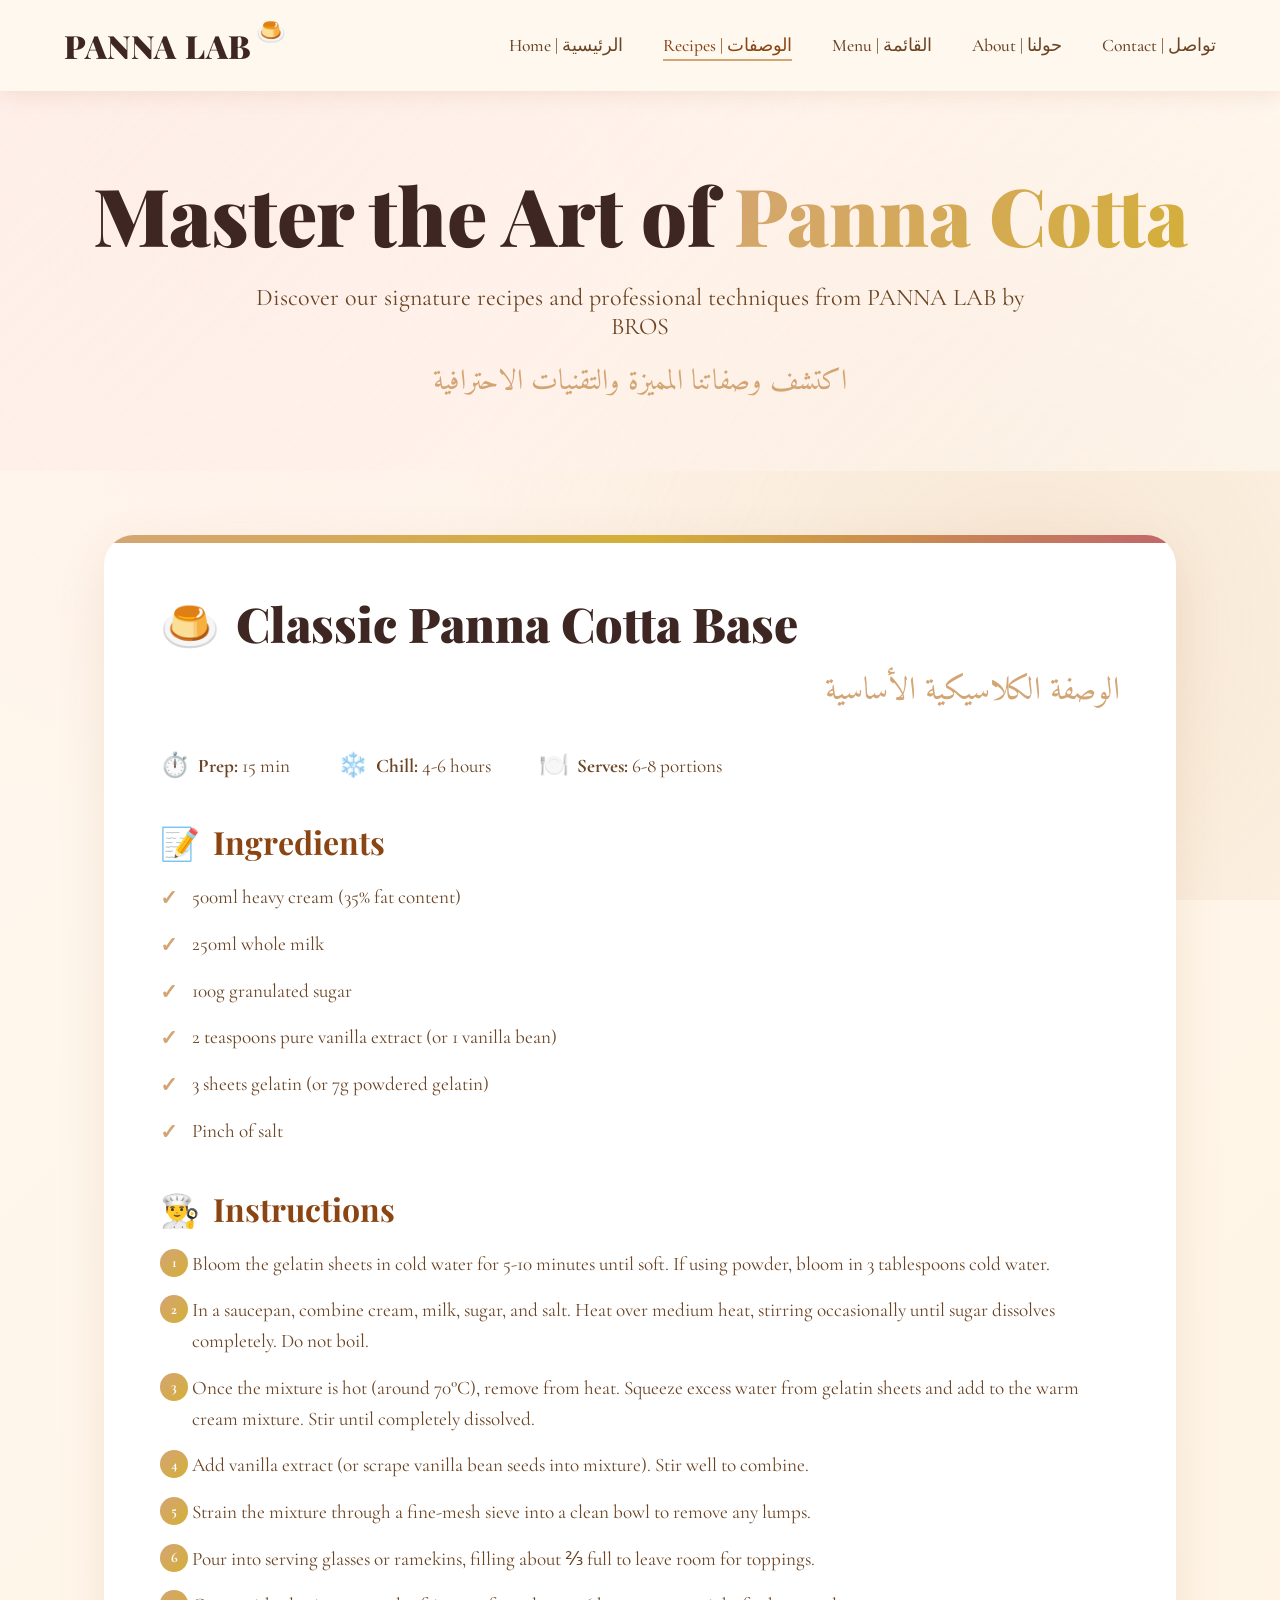
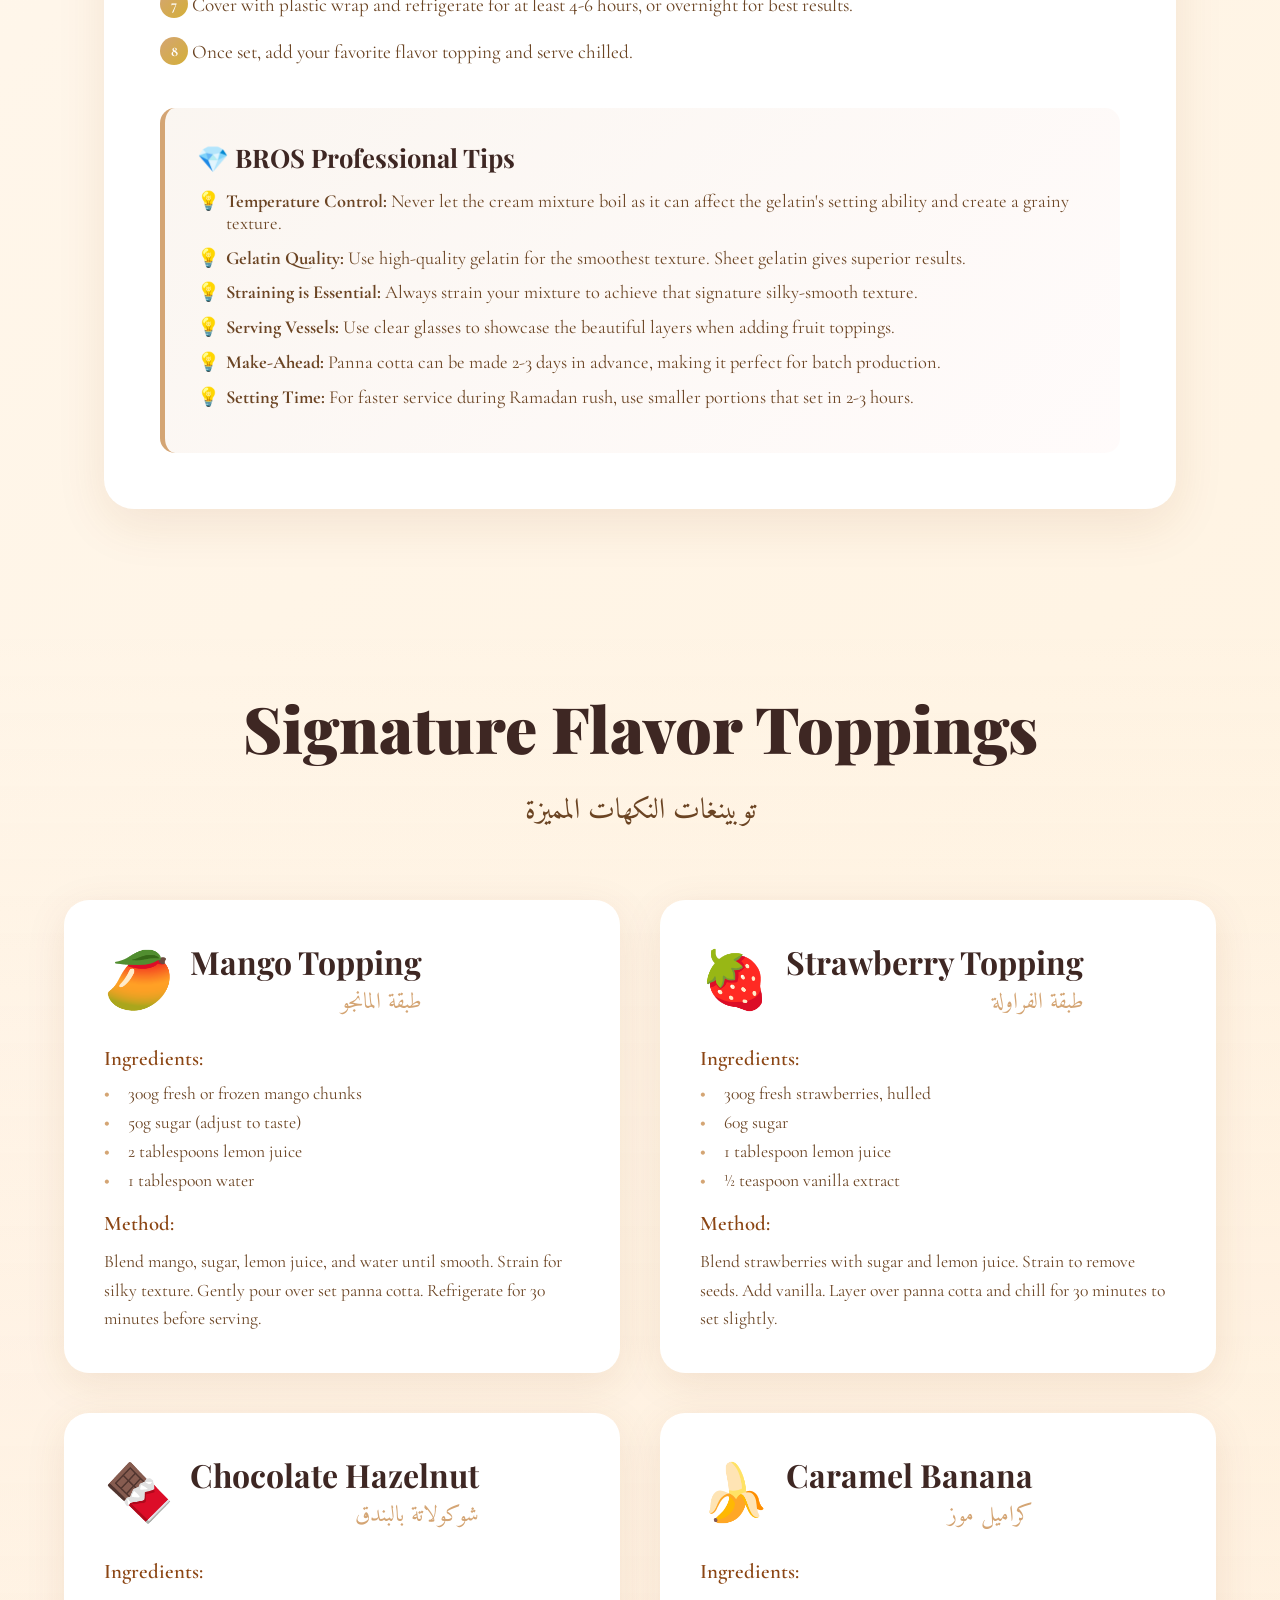
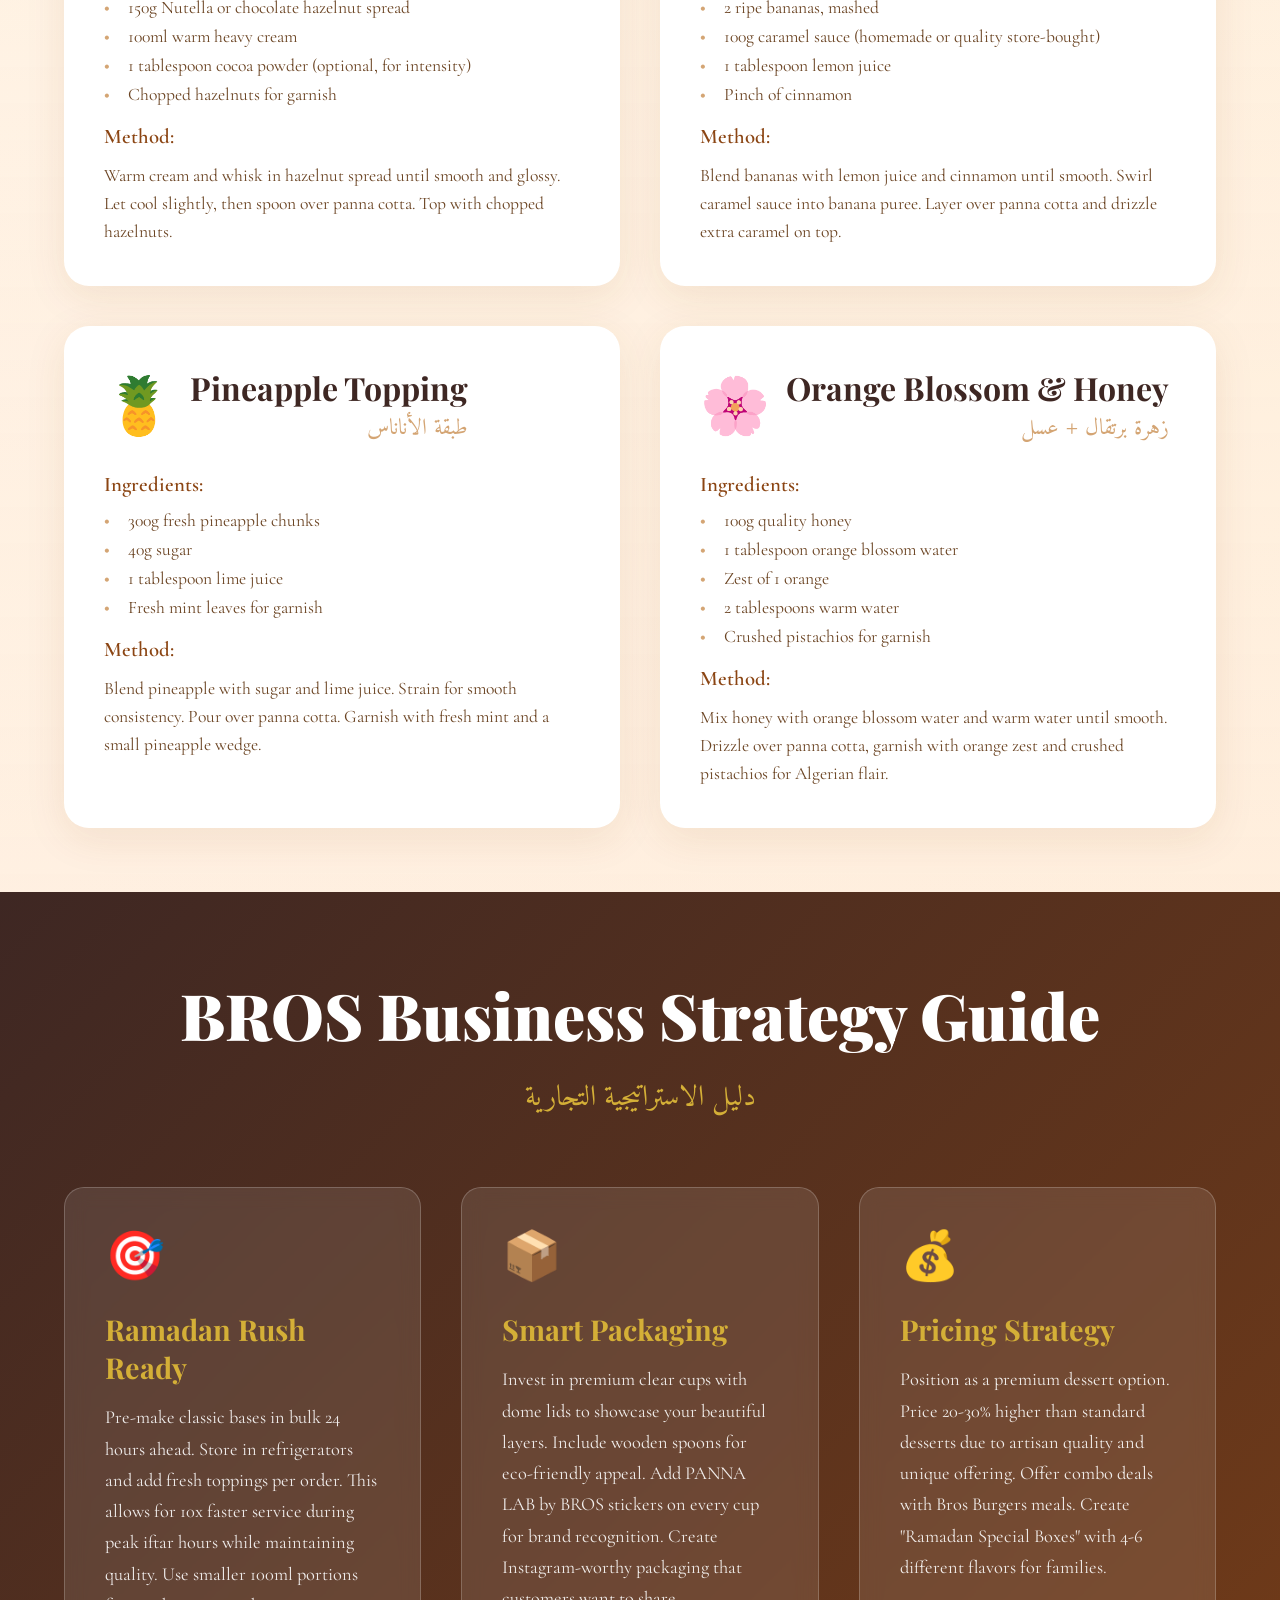
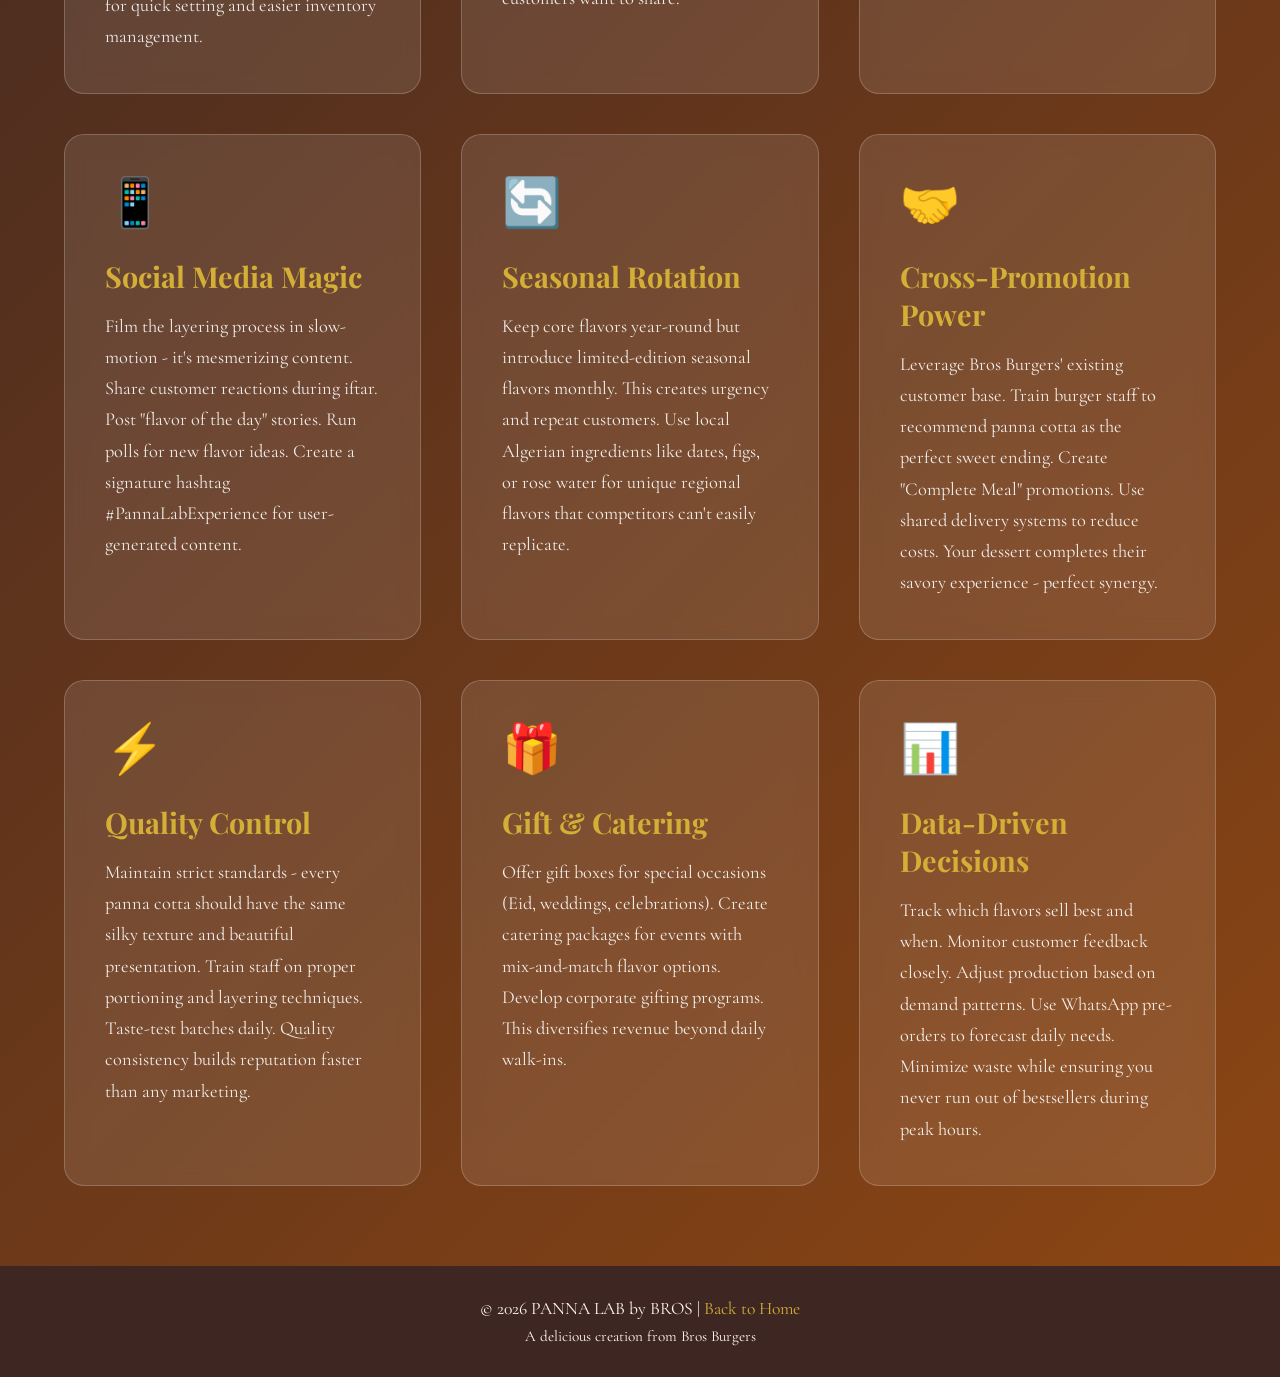
==== recipes.html @ 929e55ec "Add files via upload" ====
<!DOCTYPE html>
<html lang="en" dir="ltr">
<head>
    <meta charset="UTF-8">
    <meta name="viewport" content="width=device-width, initial-scale=1.0">
    <title>Recipes | PANNA LAB by BROS</title>
    <link rel="preconnect" href="https://fonts.googleapis.com">
    <link rel="preconnect" href="https://fonts.gstatic.com" crossorigin>
    <link href="https://fonts.googleapis.com/css2?family=Playfair+Display:wght@400;600;700;900&family=Cormorant+Garamond:wght@300;400;500;600&family=Amiri:wght@400;700&display=swap" rel="stylesheet">
    <style>
        :root {
            --cream: #FFF8F0;
            --deep-cream: #FFEFD5;
            --caramel: #D4A574;
            --rich-brown: #8B4513;
            --chocolate: #3E2723;
            --accent-gold: #D4AF37;
            --soft-pink: #FFE4E1;
            --berry: #C1666B;
            --shadow: rgba(139, 69, 19, 0.1);
            --text-primary: #2C1810;
            --text-secondary: #6B4423;
        }

        * {
            margin: 0;
            padding: 0;
            box-sizing: border-box;
        }

        body {
            font-family: 'Cormorant Garamond', serif;
            background: linear-gradient(135deg, var(--cream) 0%, var(--deep-cream) 100%);
            color: var(--text-primary);
            overflow-x: hidden;
            position: relative;
        }

        body::before {
            content: '';
            position: fixed;
            top: 0;
            left: 0;
            width: 100%;
            height: 100%;
            background: 
                radial-gradient(circle at 20% 30%, rgba(255, 228, 225, 0.3) 0%, transparent 50%),
                radial-gradient(circle at 80% 70%, rgba(212, 165, 116, 0.2) 0%, transparent 50%);
            pointer-events: none;
            z-index: -1;
        }

        /* Navigation */
        nav {
            position: fixed;
            top: 0;
            width: 100%;
            padding: 1.5rem 5%;
            background: rgba(255, 248, 240, 0.95);
            backdrop-filter: blur(12px);
            box-shadow: 0 4px 20px var(--shadow);
            z-index: 1000;
            animation: slideDown 0.8s cubic-bezier(0.16, 1, 0.3, 1);
        }

        @keyframes slideDown {
            from {
                transform: translateY(-100%);
                opacity: 0;
            }
            to {
                transform: translateY(0);
                opacity: 1;
            }
        }

        .nav-container {
            max-width: 1400px;
            margin: 0 auto;
            display: flex;
            justify-content: space-between;
            align-items: center;
        }

        .logo {
            font-family: 'Playfair Display', serif;
            font-size: 2rem;
            font-weight: 900;
            color: var(--chocolate);
            letter-spacing: 1px;
            position: relative;
            text-decoration: none;
        }

        .logo::after {
            content: '🍮';
            position: absolute;
            top: -10px;
            right: -35px;
            font-size: 1.5rem;
            animation: float 3s ease-in-out infinite;
        }

        @keyframes float {
            0%, 100% { transform: translateY(0) rotate(0deg); }
            50% { transform: translateY(-8px) rotate(5deg); }
        }

        .nav-links {
            display: flex;
            gap: 2.5rem;
            list-style: none;
        }

        .nav-links a {
            text-decoration: none;
            color: var(--text-secondary);
            font-size: 1.1rem;
            font-weight: 500;
            position: relative;
            transition: color 0.3s ease;
            font-family: 'Cormorant Garamond', serif;
        }

        .nav-links a::after {
            content: '';
            position: absolute;
            bottom: -5px;
            left: 0;
            width: 0;
            height: 2px;
            background: var(--caramel);
            transition: width 0.4s cubic-bezier(0.16, 1, 0.3, 1);
        }

        .nav-links a:hover,
        .nav-links a.active {
            color: var(--rich-brown);
        }

        .nav-links a:hover::after,
        .nav-links a.active::after {
            width: 100%;
        }

        /* Page Header */
        .page-header {
            padding: 10rem 5% 4rem;
            text-align: center;
            background: linear-gradient(135deg, rgba(255, 228, 225, 0.4), rgba(255, 248, 240, 0.6));
        }

        .page-header h1 {
            font-family: 'Playfair Display', serif;
            font-size: 5rem;
            font-weight: 900;
            color: var(--chocolate);
            margin-bottom: 1rem;
            animation: fadeInUp 0.8s cubic-bezier(0.16, 1, 0.3, 1);
        }

        @keyframes fadeInUp {
            from {
                opacity: 0;
                transform: translateY(30px);
            }
            to {
                opacity: 1;
                transform: translateY(0);
            }
        }

        .page-header h1 span {
            background: linear-gradient(135deg, var(--caramel), var(--accent-gold));
            -webkit-background-clip: text;
            background-clip: text;
            -webkit-text-fill-color: transparent;
        }

        .page-header p {
            font-size: 1.5rem;
            color: var(--text-secondary);
            max-width: 800px;
            margin: 0 auto;
            animation: fadeInUp 0.8s cubic-bezier(0.16, 1, 0.3, 1) 0.1s backwards;
        }

        .page-header .subtitle-ar {
            font-family: 'Amiri', serif;
            font-size: 1.8rem;
            color: var(--caramel);
            margin-top: 1rem;
            direction: rtl;
            animation: fadeInUp 0.8s cubic-bezier(0.16, 1, 0.3, 1) 0.2s backwards;
        }

        /* Classic Recipe Section */
        .classic-section {
            padding: 4rem 5%;
            max-width: 1200px;
            margin: 0 auto;
        }

        .recipe-card {
            background: white;
            border-radius: 30px;
            padding: 3.5rem;
            box-shadow: 0 15px 50px var(--shadow);
            margin-bottom: 3rem;
            position: relative;
            overflow: hidden;
        }

        .recipe-card::before {
            content: '';
            position: absolute;
            top: 0;
            left: 0;
            right: 0;
            height: 8px;
            background: linear-gradient(90deg, var(--caramel), var(--accent-gold), var(--berry));
        }

        .recipe-title {
            font-family: 'Playfair Display', serif;
            font-size: 3rem;
            font-weight: 900;
            color: var(--chocolate);
            margin-bottom: 0.5rem;
            display: flex;
            align-items: center;
            gap: 1rem;
        }

        .recipe-title-ar {
            font-family: 'Amiri', serif;
            font-size: 2rem;
            color: var(--caramel);
            margin-bottom: 2rem;
            direction: rtl;
        }

        .recipe-meta {
            display: flex;
            gap: 3rem;
            margin-bottom: 2.5rem;
            flex-wrap: wrap;
        }

        .meta-item {
            display: flex;
            align-items: center;
            gap: 0.5rem;
            font-size: 1.2rem;
            color: var(--text-secondary);
        }

        .meta-item span:first-child {
            font-size: 1.5rem;
        }

        .recipe-section {
            margin-bottom: 2.5rem;
        }

        .section-title {
            font-family: 'Playfair Display', serif;
            font-size: 2rem;
            font-weight: 700;
            color: var(--rich-brown);
            margin-bottom: 1.2rem;
            display: flex;
            align-items: center;
            gap: 0.8rem;
        }

        .ingredient-list,
        .instruction-list {
            list-style: none;
            padding-left: 0;
        }

        .ingredient-list li,
        .instruction-list li {
            font-size: 1.2rem;
            color: var(--text-secondary);
            margin-bottom: 1rem;
            padding-left: 2rem;
            position: relative;
            line-height: 1.6;
        }

        .ingredient-list li::before {
            content: '✓';
            position: absolute;
            left: 0;
            color: var(--caramel);
            font-weight: bold;
            font-size: 1.3rem;
        }

        .instruction-list {
            counter-reset: step-counter;
        }

        .instruction-list li {
            counter-increment: step-counter;
        }

        .instruction-list li::before {
            content: counter(step-counter);
            position: absolute;
            left: 0;
            background: linear-gradient(135deg, var(--caramel), var(--accent-gold));
            color: white;
            width: 28px;
            height: 28px;
            border-radius: 50%;
            display: flex;
            align-items: center;
            justify-content: center;
            font-weight: bold;
            font-size: 0.9rem;
        }

        /* Pro Tips */
        .pro-tips {
            background: linear-gradient(135deg, rgba(212, 165, 116, 0.1), rgba(255, 228, 225, 0.15));
            border-left: 5px solid var(--caramel);
            padding: 2rem;
            border-radius: 15px;
            margin-top: 2rem;
        }

        .pro-tips h4 {
            font-family: 'Playfair Display', serif;
            font-size: 1.6rem;
            color: var(--chocolate);
            margin-bottom: 1rem;
            display: flex;
            align-items: center;
            gap: 0.5rem;
        }

        .pro-tips ul {
            list-style: none;
            padding-left: 0;
        }

        .pro-tips li {
            font-size: 1.15rem;
            color: var(--text-secondary);
            margin-bottom: 0.8rem;
            padding-left: 1.8rem;
            position: relative;
        }

        .pro-tips li::before {
            content: '💡';
            position: absolute;
            left: 0;
        }

        /* Flavors Grid */
        .flavors-section {
            padding: 4rem 5%;
            background: linear-gradient(180deg, transparent, rgba(255, 228, 225, 0.2));
        }

        .section-header {
            text-align: center;
            margin-bottom: 4rem;
        }

        .section-header h2 {
            font-family: 'Playfair Display', serif;
            font-size: 4rem;
            font-weight: 900;
            color: var(--chocolate);
            margin-bottom: 1rem;
        }

        .section-header p {
            font-family: 'Amiri', serif;
            font-size: 1.8rem;
            color: var(--text-secondary);
            direction: rtl;
        }

        .flavors-grid {
            max-width: 1400px;
            margin: 0 auto;
            display: grid;
            grid-template-columns: repeat(auto-fit, minmax(400px, 1fr));
            gap: 2.5rem;
        }

        .flavor-card {
            background: white;
            border-radius: 25px;
            padding: 2.5rem;
            box-shadow: 0 10px 40px var(--shadow);
            transition: all 0.5s cubic-bezier(0.16, 1, 0.3, 1);
        }

        .flavor-card:hover {
            transform: translateY(-10px);
            box-shadow: 0 20px 60px rgba(139, 69, 19, 0.2);
        }

        .flavor-header {
            display: flex;
            align-items: center;
            gap: 1rem;
            margin-bottom: 1.5rem;
        }

        .flavor-icon {
            font-size: 3.5rem;
        }

        .flavor-name {
            font-family: 'Playfair Display', serif;
            font-size: 2rem;
            font-weight: 700;
            color: var(--chocolate);
        }

        .flavor-name-ar {
            font-family: 'Amiri', serif;
            font-size: 1.4rem;
            color: var(--caramel);
            direction: rtl;
        }

        .flavor-ingredients {
            margin-top: 1.5rem;
        }

        .flavor-ingredients h5 {
            font-size: 1.3rem;
            color: var(--rich-brown);
            margin-bottom: 0.8rem;
            font-weight: 600;
        }

        .flavor-ingredients ul {
            list-style: none;
            padding-left: 0;
        }

        .flavor-ingredients li {
            font-size: 1.1rem;
            color: var(--text-secondary);
            margin-bottom: 0.5rem;
            padding-left: 1.5rem;
            position: relative;
        }

        .flavor-ingredients li::before {
            content: '•';
            position: absolute;
            left: 0;
            color: var(--caramel);
            font-weight: bold;
        }

        /* Strategy Section */
        .strategy-section {
            padding: 5rem 5%;
            background: linear-gradient(135deg, var(--chocolate), var(--rich-brown));
            color: white;
        }

        .strategy-container {
            max-width: 1200px;
            margin: 0 auto;
        }

        .strategy-header {
            text-align: center;
            margin-bottom: 4rem;
        }

        .strategy-header h2 {
            font-family: 'Playfair Display', serif;
            font-size: 4rem;
            font-weight: 900;
            margin-bottom: 1rem;
        }

        .strategy-header p {
            font-family: 'Amiri', serif;
            font-size: 1.8rem;
            color: var(--accent-gold);
            direction: rtl;
        }

        .strategy-grid {
            display: grid;
            grid-template-columns: repeat(auto-fit, minmax(350px, 1fr));
            gap: 2.5rem;
        }

        .strategy-card {
            background: rgba(255, 255, 255, 0.1);
            backdrop-filter: blur(10px);
            border-radius: 20px;
            padding: 2.5rem;
            border: 1px solid rgba(255, 255, 255, 0.2);
            transition: all 0.4s cubic-bezier(0.16, 1, 0.3, 1);
        }

        .strategy-card:hover {
            transform: translateY(-5px);
            background: rgba(255, 255, 255, 0.15);
            box-shadow: 0 15px 40px rgba(0, 0, 0, 0.3);
        }

        .strategy-icon {
            font-size: 3rem;
            margin-bottom: 1.5rem;
            display: block;
        }

        .strategy-card h3 {
            font-family: 'Playfair Display', serif;
            font-size: 1.8rem;
            margin-bottom: 1rem;
            color: var(--accent-gold);
        }

        .strategy-card p {
            font-size: 1.15rem;
            line-height: 1.7;
            color: rgba(255, 255, 255, 0.9);
        }

        /* Footer */
        footer {
            background: var(--chocolate);
            color: var(--cream);
            text-align: center;
            padding: 2rem 5%;
            font-size: 1.1rem;
        }

        footer a {
            color: var(--accent-gold);
            text-decoration: none;
            transition: color 0.3s ease;
        }

        footer a:hover {
            color: var(--caramel);
        }

        /* Responsive */
        @media (max-width: 968px) {
            .page-header h1 {
                font-size: 3.5rem;
            }

            .recipe-title {
                font-size: 2.2rem;
            }

            .flavors-grid {
                grid-template-columns: 1fr;
            }

            .section-header h2 {
                font-size: 3rem;
            }
        }

        @media (max-width: 640px) {
            .nav-links {
                flex-wrap: wrap;
                justify-content: center;
                gap: 1rem;
            }

            .page-header h1 {
                font-size: 2.5rem;
            }

            .recipe-card {
                padding: 2rem;
            }

            .strategy-grid {
                grid-template-columns: 1fr;
            }
        }

        html {
            scroll-behavior: smooth;
        }
    </style>
</head>
<body>
    <!-- Navigation -->
    <nav>
        <div class="nav-container">
            <a href="index.html" class="logo">PANNA LAB</a>
            <ul class="nav-links">
                <li><a href="index.html">Home | الرئيسية</a></li>
                <li><a href="recipes.html" class="active">Recipes | الوصفات</a></li>
                <li><a href="index.html#menu">Menu | القائمة</a></li>
                <li><a href="index.html#about">About | حولنا</a></li>
                <li><a href="index.html#contact">Contact | تواصل</a></li>
            </ul>
        </div>
    </nav>

    <!-- Page Header -->
    <section class="page-header">
        <h1>Master the Art of <span>Panna Cotta</span></h1>
        <p>Discover our signature recipes and professional techniques from PANNA LAB by BROS</p>
        <p class="subtitle-ar">اكتشف وصفاتنا المميزة والتقنيات الاحترافية</p>
    </section>

    <!-- Classic Recipe -->
    <section class="classic-section">
        <div class="recipe-card">
            <h2 class="recipe-title">
                <span>🍮</span>
                Classic Panna Cotta Base
            </h2>
            <p class="recipe-title-ar">الوصفة الكلاسيكية الأساسية</p>

            <div class="recipe-meta">
                <div class="meta-item">
                    <span>⏱️</span>
                    <span><strong>Prep:</strong> 15 min</span>
                </div>
                <div class="meta-item">
                    <span>❄️</span>
                    <span><strong>Chill:</strong> 4-6 hours</span>
                </div>
                <div class="meta-item">
                    <span>🍽️</span>
                    <span><strong>Serves:</strong> 6-8 portions</span>
                </div>
            </div>

            <div class="recipe-section">
                <h3 class="section-title">
                    <span>📝</span>
                    Ingredients
                </h3>
                <ul class="ingredient-list">
                    <li>500ml heavy cream (35% fat content)</li>
                    <li>250ml whole milk</li>
                    <li>100g granulated sugar</li>
                    <li>2 teaspoons pure vanilla extract (or 1 vanilla bean)</li>
                    <li>3 sheets gelatin (or 7g powdered gelatin)</li>
                    <li>Pinch of salt</li>
                </ul>
            </div>

            <div class="recipe-section">
                <h3 class="section-title">
                    <span>👨‍🍳</span>
                    Instructions
                </h3>
                <ol class="instruction-list">
                    <li>Bloom the gelatin sheets in cold water for 5-10 minutes until soft. If using powder, bloom in 3 tablespoons cold water.</li>
                    <li>In a saucepan, combine cream, milk, sugar, and salt. Heat over medium heat, stirring occasionally until sugar dissolves completely. Do not boil.</li>
                    <li>Once the mixture is hot (around 70°C), remove from heat. Squeeze excess water from gelatin sheets and add to the warm cream mixture. Stir until completely dissolved.</li>
                    <li>Add vanilla extract (or scrape vanilla bean seeds into mixture). Stir well to combine.</li>
                    <li>Strain the mixture through a fine-mesh sieve into a clean bowl to remove any lumps.</li>
                    <li>Pour into serving glasses or ramekins, filling about ⅔ full to leave room for toppings.</li>
                    <li>Cover with plastic wrap and refrigerate for at least 4-6 hours, or overnight for best results.</li>
                    <li>Once set, add your favorite flavor topping and serve chilled.</li>
                </ol>
            </div>

            <div class="pro-tips">
                <h4>💎 BROS Professional Tips</h4>
                <ul>
                    <li><strong>Temperature Control:</strong> Never let the cream mixture boil as it can affect the gelatin's setting ability and create a grainy texture.</li>
                    <li><strong>Gelatin Quality:</strong> Use high-quality gelatin for the smoothest texture. Sheet gelatin gives superior results.</li>
                    <li><strong>Straining is Essential:</strong> Always strain your mixture to achieve that signature silky-smooth texture.</li>
                    <li><strong>Serving Vessels:</strong> Use clear glasses to showcase the beautiful layers when adding fruit toppings.</li>
                    <li><strong>Make-Ahead:</strong> Panna cotta can be made 2-3 days in advance, making it perfect for batch production.</li>
                    <li><strong>Setting Time:</strong> For faster service during Ramadan rush, use smaller portions that set in 2-3 hours.</li>
                </ul>
            </div>
        </div>
    </section>

    <!-- Flavor Variations -->
    <section class="flavors-section">
        <div class="section-header">
            <h2>Signature Flavor Toppings</h2>
            <p>توبينغات النكهات المميزة</p>
        </div>

        <div class="flavors-grid">
            <!-- Mango -->
            <div class="flavor-card">
                <div class="flavor-header">
                    <span class="flavor-icon">🥭</span>
                    <div>
                        <h3 class="flavor-name">Mango Topping</h3>
                        <p class="flavor-name-ar">طبقة المانجو</p>
                    </div>
                </div>
                <div class="flavor-ingredients">
                    <h5>Ingredients:</h5>
                    <ul>
                        <li>300g fresh or frozen mango chunks</li>
                        <li>50g sugar (adjust to taste)</li>
                        <li>2 tablespoons lemon juice</li>
                        <li>1 tablespoon water</li>
                    </ul>
                    <h5 style="margin-top: 1.2rem;">Method:</h5>
                    <p style="font-size: 1.1rem; color: var(--text-secondary); margin-top: 0.5rem; line-height: 1.6;">
                        Blend mango, sugar, lemon juice, and water until smooth. Strain for silky texture. 
                        Gently pour over set panna cotta. Refrigerate for 30 minutes before serving.
                    </p>
                </div>
            </div>

            <!-- Strawberry -->
            <div class="flavor-card">
                <div class="flavor-header">
                    <span class="flavor-icon">🍓</span>
                    <div>
                        <h3 class="flavor-name">Strawberry Topping</h3>
                        <p class="flavor-name-ar">طبقة الفراولة</p>
                    </div>
                </div>
                <div class="flavor-ingredients">
                    <h5>Ingredients:</h5>
                    <ul>
                        <li>300g fresh strawberries, hulled</li>
                        <li>60g sugar</li>
                        <li>1 tablespoon lemon juice</li>
                        <li>½ teaspoon vanilla extract</li>
                    </ul>
                    <h5 style="margin-top: 1.2rem;">Method:</h5>
                    <p style="font-size: 1.1rem; color: var(--text-secondary); margin-top: 0.5rem; line-height: 1.6;">
                        Blend strawberries with sugar and lemon juice. Strain to remove seeds. 
                        Add vanilla. Layer over panna cotta and chill for 30 minutes to set slightly.
                    </p>
                </div>
            </div>

            <!-- Chocolate Hazelnut -->
            <div class="flavor-card">
                <div class="flavor-header">
                    <span class="flavor-icon">🍫</span>
                    <div>
                        <h3 class="flavor-name">Chocolate Hazelnut</h3>
                        <p class="flavor-name-ar">شوكولاتة بالبندق</p>
                    </div>
                </div>
                <div class="flavor-ingredients">
                    <h5>Ingredients:</h5>
                    <ul>
                        <li>150g Nutella or chocolate hazelnut spread</li>
                        <li>100ml warm heavy cream</li>
                        <li>1 tablespoon cocoa powder (optional, for intensity)</li>
                        <li>Chopped hazelnuts for garnish</li>
                    </ul>
                    <h5 style="margin-top: 1.2rem;">Method:</h5>
                    <p style="font-size: 1.1rem; color: var(--text-secondary); margin-top: 0.5rem; line-height: 1.6;">
                        Warm cream and whisk in hazelnut spread until smooth and glossy. 
                        Let cool slightly, then spoon over panna cotta. Top with chopped hazelnuts.
                    </p>
                </div>
            </div>

            <!-- Caramel Banana -->
            <div class="flavor-card">
                <div class="flavor-header">
                    <span class="flavor-icon">🍌</span>
                    <div>
                        <h3 class="flavor-name">Caramel Banana</h3>
                        <p class="flavor-name-ar">كراميل موز</p>
                    </div>
                </div>
                <div class="flavor-ingredients">
                    <h5>Ingredients:</h5>
                    <ul>
                        <li>2 ripe bananas, mashed</li>
                        <li>100g caramel sauce (homemade or quality store-bought)</li>
                        <li>1 tablespoon lemon juice</li>
                        <li>Pinch of cinnamon</li>
                    </ul>
                    <h5 style="margin-top: 1.2rem;">Method:</h5>
                    <p style="font-size: 1.1rem; color: var(--text-secondary); margin-top: 0.5rem; line-height: 1.6;">
                        Blend bananas with lemon juice and cinnamon until smooth. 
                        Swirl caramel sauce into banana puree. Layer over panna cotta and drizzle extra caramel on top.
                    </p>
                </div>
            </div>

            <!-- Pineapple -->
            <div class="flavor-card">
                <div class="flavor-header">
                    <span class="flavor-icon">🍍</span>
                    <div>
                        <h3 class="flavor-name">Pineapple Topping</h3>
                        <p class="flavor-name-ar">طبقة الأناناس</p>
                    </div>
                </div>
                <div class="flavor-ingredients">
                    <h5>Ingredients:</h5>
                    <ul>
                        <li>300g fresh pineapple chunks</li>
                        <li>40g sugar</li>
                        <li>1 tablespoon lime juice</li>
                        <li>Fresh mint leaves for garnish</li>
                    </ul>
                    <h5 style="margin-top: 1.2rem;">Method:</h5>
                    <p style="font-size: 1.1rem; color: var(--text-secondary); margin-top: 0.5rem; line-height: 1.6;">
                        Blend pineapple with sugar and lime juice. Strain for smooth consistency. 
                        Pour over panna cotta. Garnish with fresh mint and a small pineapple wedge.
                    </p>
                </div>
            </div>

            <!-- Orange Blossom & Honey -->
            <div class="flavor-card">
                <div class="flavor-header">
                    <span class="flavor-icon">🌸</span>
                    <div>
                        <h3 class="flavor-name">Orange Blossom & Honey</h3>
                        <p class="flavor-name-ar">زهرة برتقال + عسل</p>
                    </div>
                </div>
                <div class="flavor-ingredients">
                    <h5>Ingredients:</h5>
                    <ul>
                        <li>100g quality honey</li>
                        <li>1 tablespoon orange blossom water</li>
                        <li>Zest of 1 orange</li>
                        <li>2 tablespoons warm water</li>
                        <li>Crushed pistachios for garnish</li>
                    </ul>
                    <h5 style="margin-top: 1.2rem;">Method:</h5>
                    <p style="font-size: 1.1rem; color: var(--text-secondary); margin-top: 0.5rem; line-height: 1.6;">
                        Mix honey with orange blossom water and warm water until smooth. 
                        Drizzle over panna cotta, garnish with orange zest and crushed pistachios for Algerian flair.
                    </p>
                </div>
            </div>
        </div>
    </section>

    <!-- Business Strategy Section -->
    <section class="strategy-section">
        <div class="strategy-container">
            <div class="strategy-header">
                <h2>BROS Business Strategy Guide</h2>
                <p>دليل الاستراتيجية التجارية</p>
            </div>

            <div class="strategy-grid">
                <div class="strategy-card">
                    <span class="strategy-icon">🎯</span>
                    <h3>Ramadan Rush Ready</h3>
                    <p>
                        Pre-make classic bases in bulk 24 hours ahead. Store in refrigerators and add fresh toppings 
                        per order. This allows for 10x faster service during peak iftar hours while maintaining quality. 
                        Use smaller 100ml portions for quick setting and easier inventory management.
                    </p>
                </div>

                <div class="strategy-card">
                    <span class="strategy-icon">📦</span>
                    <h3>Smart Packaging</h3>
                    <p>
                        Invest in premium clear cups with dome lids to showcase your beautiful layers. 
                        Include wooden spoons for eco-friendly appeal. Add PANNA LAB by BROS stickers on every cup 
                        for brand recognition. Create Instagram-worthy packaging that customers want to share.
                    </p>
                </div>

                <div class="strategy-card">
                    <span class="strategy-icon">💰</span>
                    <h3>Pricing Strategy</h3>
                    <p>
                        Position as a premium dessert option. Price 20-30% higher than standard desserts due to 
                        artisan quality and unique offering. Offer combo deals with Bros Burgers meals. 
                        Create "Ramadan Special Boxes" with 4-6 different flavors for families.
                    </p>
                </div>

                <div class="strategy-card">
                    <span class="strategy-icon">📱</span>
                    <h3>Social Media Magic</h3>
                    <p>
                        Film the layering process in slow-motion - it's mesmerizing content. Share customer reactions 
                        during iftar. Post "flavor of the day" stories. Run polls for new flavor ideas. 
                        Create a signature hashtag #PannaLabExperience for user-generated content.
                    </p>
                </div>

                <div class="strategy-card">
                    <span class="strategy-icon">🔄</span>
                    <h3>Seasonal Rotation</h3>
                    <p>
                        Keep core flavors year-round but introduce limited-edition seasonal flavors monthly. 
                        This creates urgency and repeat customers. Use local Algerian ingredients like dates, 
                        figs, or rose water for unique regional flavors that competitors can't easily replicate.
                    </p>
                </div>

                <div class="strategy-card">
                    <span class="strategy-icon">🤝</span>
                    <h3>Cross-Promotion Power</h3>
                    <p>
                        Leverage Bros Burgers' existing customer base. Train burger staff to recommend panna cotta 
                        as the perfect sweet ending. Create "Complete Meal" promotions. Use shared delivery systems 
                        to reduce costs. Your dessert completes their savory experience - perfect synergy.
                    </p>
                </div>

                <div class="strategy-card">
                    <span class="strategy-icon">⚡</span>
                    <h3>Quality Control</h3>
                    <p>
                        Maintain strict standards - every panna cotta should have the same silky texture and beautiful 
                        presentation. Train staff on proper portioning and layering techniques. Taste-test batches daily. 
                        Quality consistency builds reputation faster than any marketing.
                    </p>
                </div>

                <div class="strategy-card">
                    <span class="strategy-icon">🎁</span>
                    <h3>Gift & Catering</h3>
                    <p>
                        Offer gift boxes for special occasions (Eid, weddings, celebrations). 
                        Create catering packages for events with mix-and-match flavor options. 
                        Develop corporate gifting programs. This diversifies revenue beyond daily walk-ins.
                    </p>
                </div>

                <div class="strategy-card">
                    <span class="strategy-icon">📊</span>
                    <h3>Data-Driven Decisions</h3>
                    <p>
                        Track which flavors sell best and when. Monitor customer feedback closely. 
                        Adjust production based on demand patterns. Use WhatsApp pre-orders to forecast daily needs. 
                        Minimize waste while ensuring you never run out of bestsellers during peak hours.
                    </p>
                </div>
            </div>
        </div>
    </section>

    <!-- Footer -->
    <footer>
        <p>© 2026 PANNA LAB by BROS | <a href="index.html">Back to Home</a></p>
        <p style="margin-top: 0.5rem; font-size: 0.95rem;">A delicious creation from Bros Burgers</p>
    </footer>
</body>
</html>
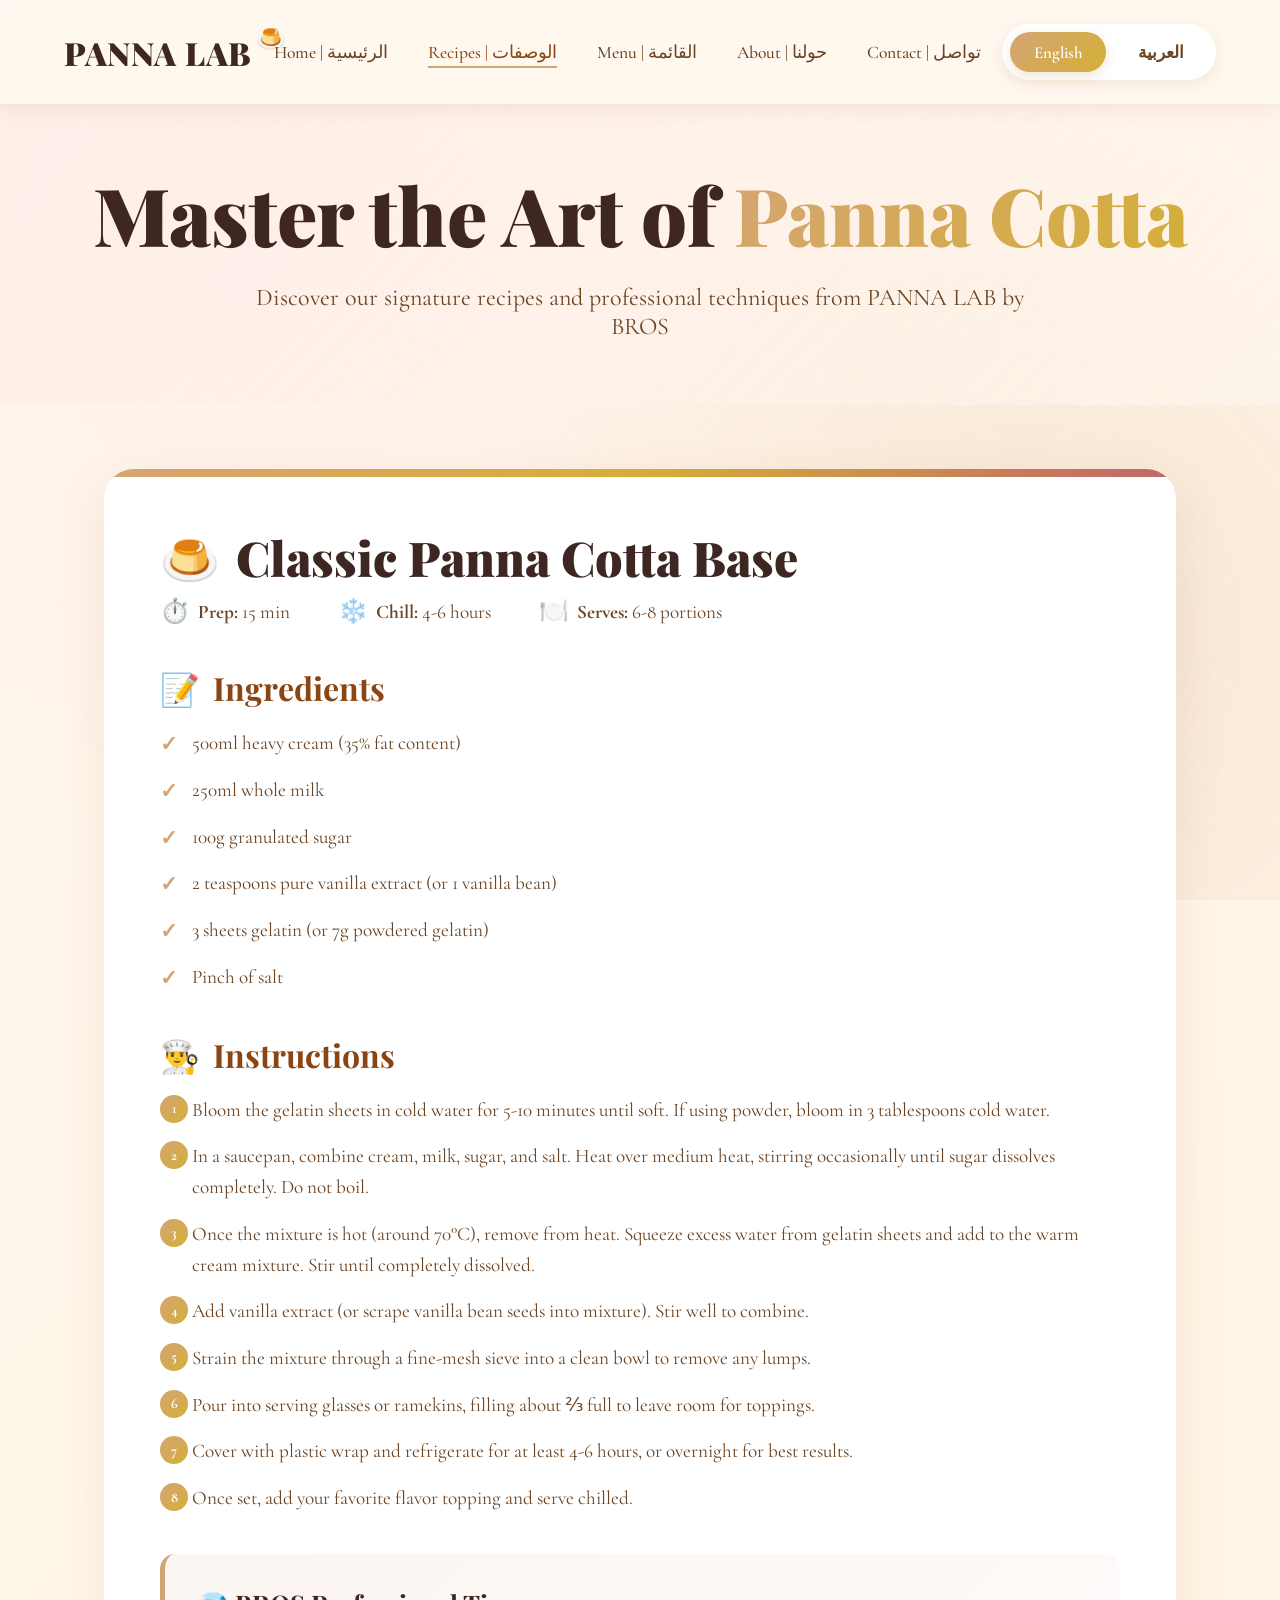
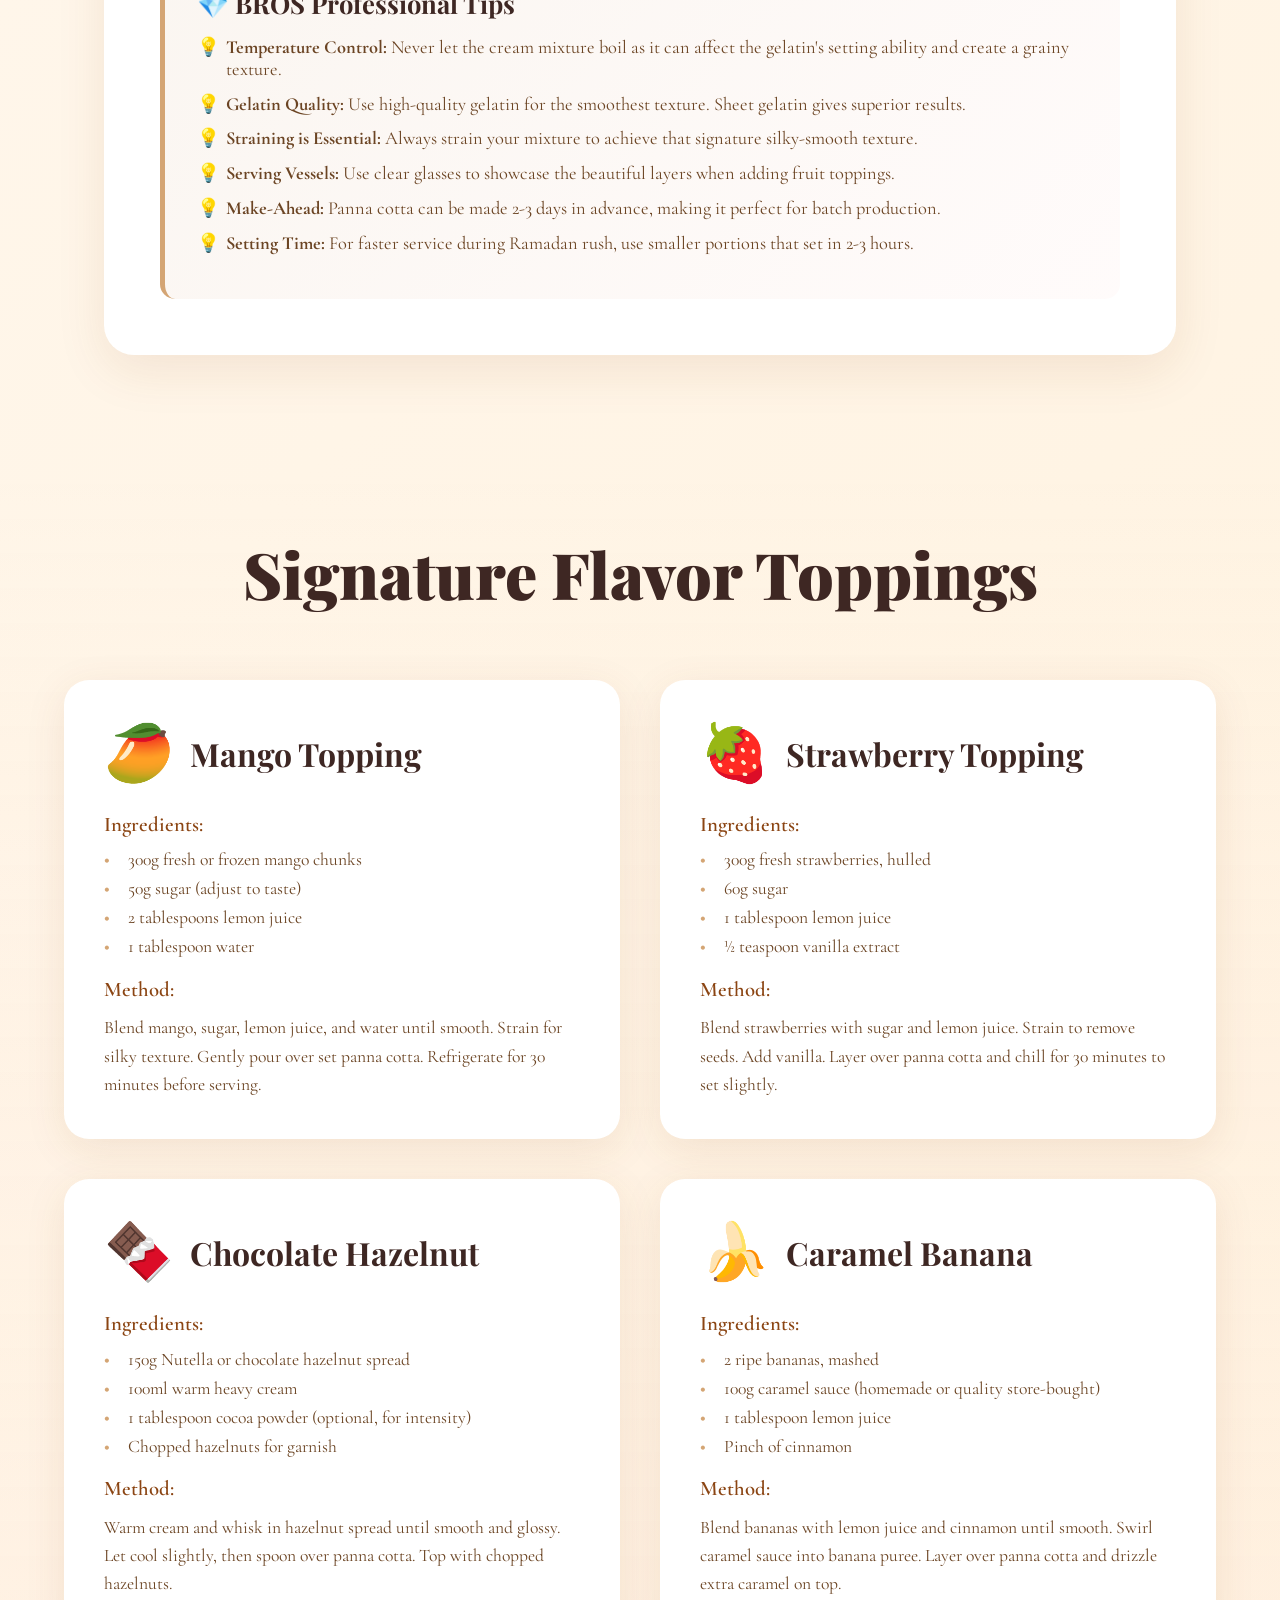
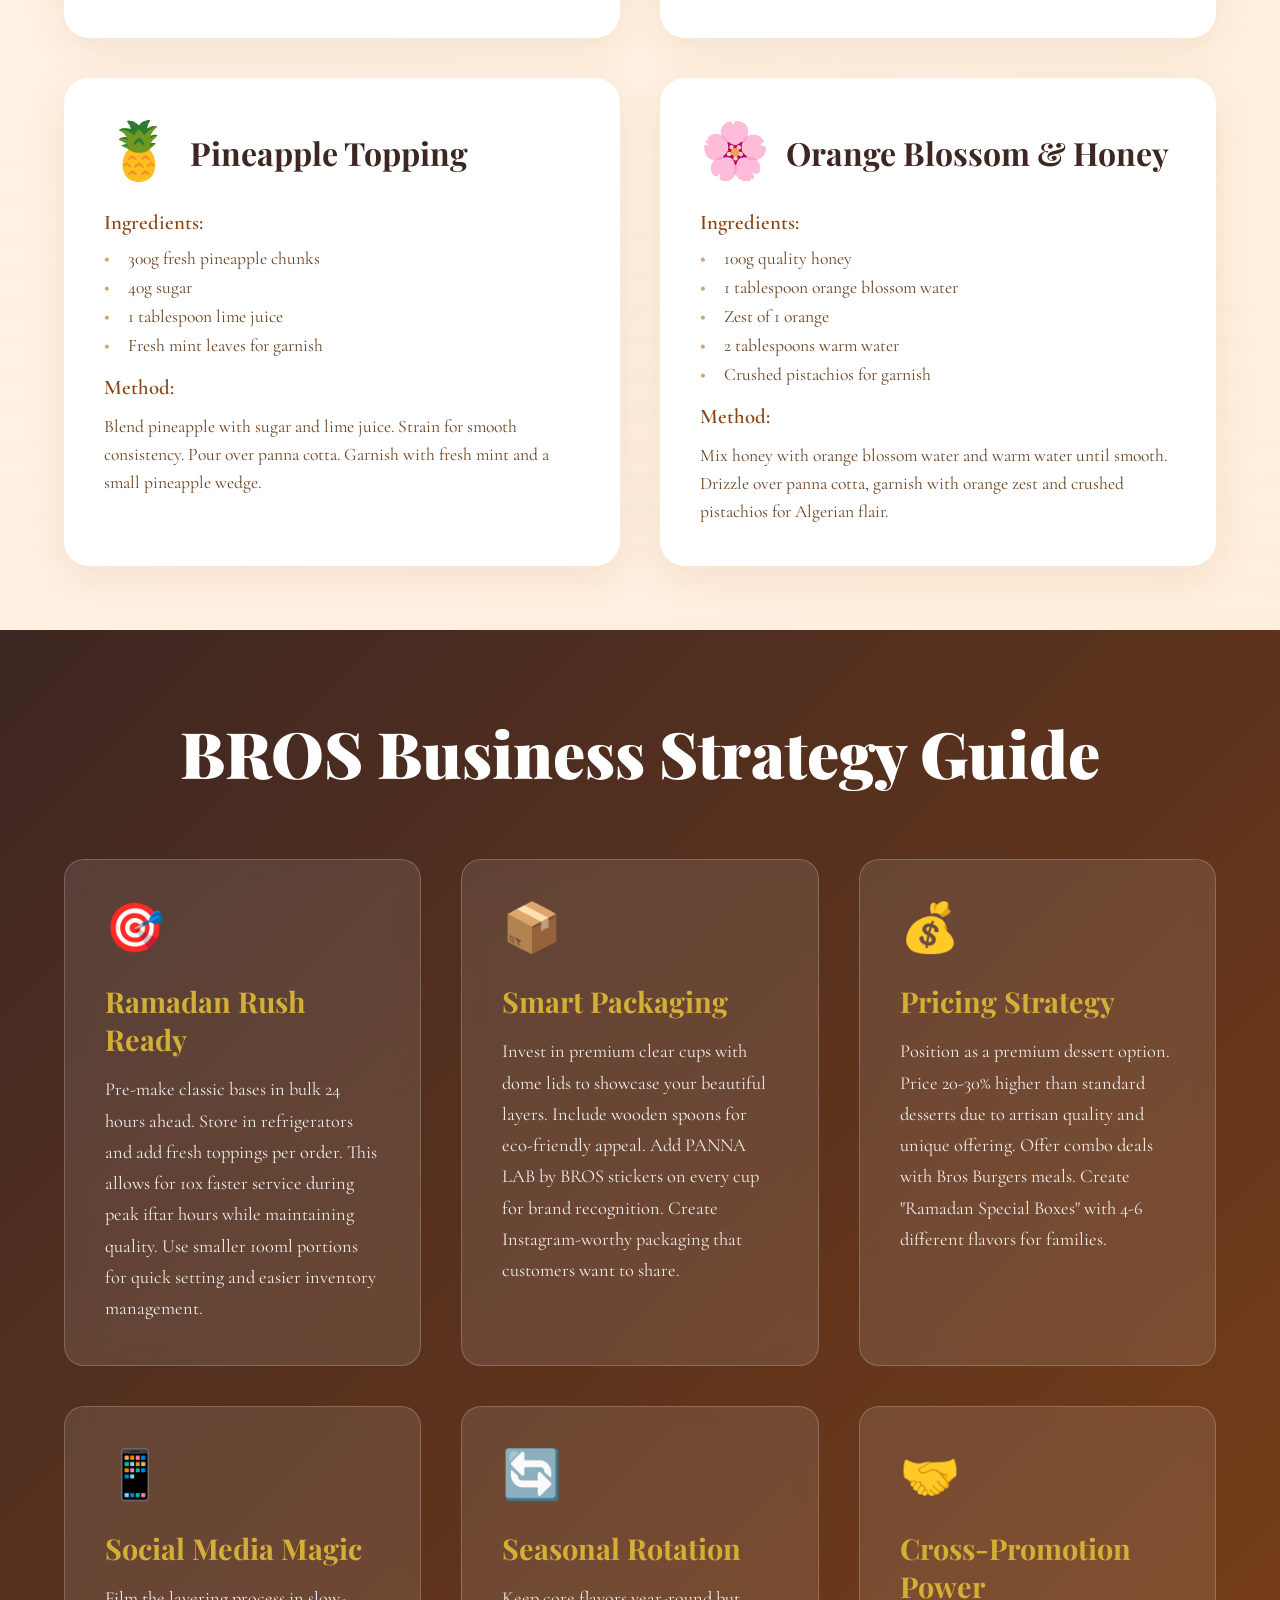
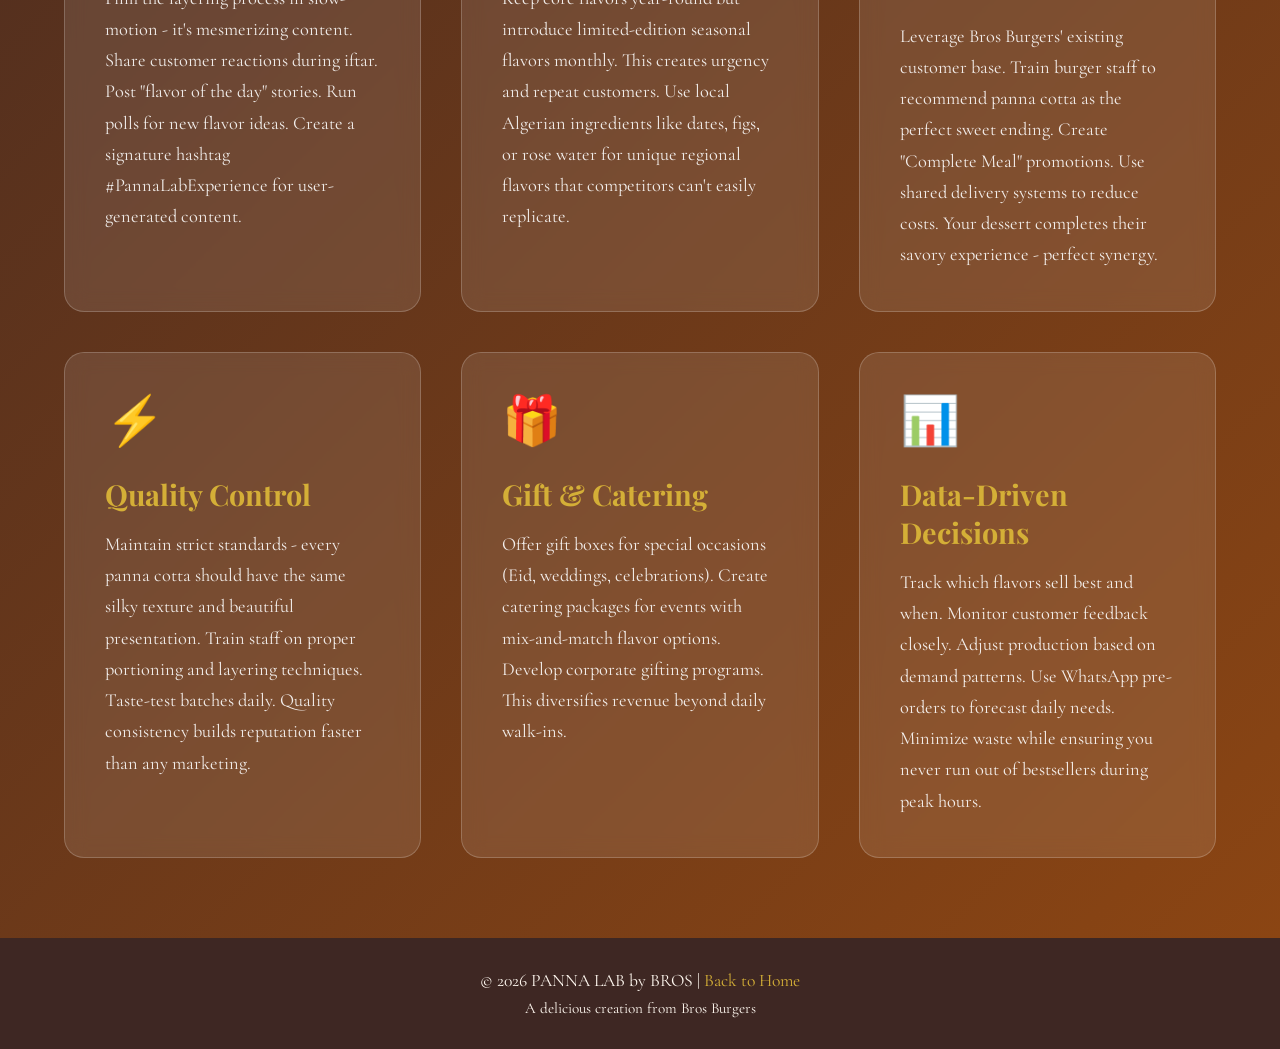
==== commit a2d6d39b: "Update recipes.html" ====
--- a/recipes.html
+++ b/recipes.html
@@ -143,6 +143,58 @@
             width: 100%;
         }
 
+        /* Language Toggle */
+        .language-toggle {
+            display: flex;
+            gap: 0.5rem;
+            align-items: center;
+            background: white;
+            padding: 0.5rem;
+            border-radius: 50px;
+            box-shadow: 0 4px 15px var(--shadow);
+        }
+
+        .lang-btn {
+            padding: 0.6rem 1.5rem;
+            border: none;
+            background: transparent;
+            color: var(--text-secondary);
+            font-family: 'Cormorant Garamond', serif;
+            font-size: 1.05rem;
+            font-weight: 600;
+            cursor: pointer;
+            border-radius: 50px;
+            transition: all 0.3s cubic-bezier(0.16, 1, 0.3, 1);
+        }
+
+        .lang-btn:hover {
+            color: var(--chocolate);
+        }
+
+        .lang-btn.active {
+            background: linear-gradient(135deg, var(--caramel), var(--accent-gold));
+            color: white;
+            box-shadow: 0 4px 12px rgba(212, 165, 116, 0.3);
+        }
+
+        /* Bilingual Content */
+        .lang-en, .lang-ar {
+            transition: opacity 0.3s ease, transform 0.3s ease;
+        }
+
+        .lang-ar {
+            direction: rtl;
+            font-family: 'Amiri', serif;
+        }
+
+        body[data-lang="en"] .lang-ar {
+            display: none;
+        }
+
+        body[data-lang="ar"] .lang-en {
+            display: none;
+        }
+
         /* Page Header */
         .page-header {
             padding: 10rem 5% 4rem;
@@ -557,6 +609,21 @@
 
         /* Responsive */
         @media (max-width: 968px) {
+            .nav-container {
+                flex-wrap: wrap;
+                gap: 1rem;
+            }
+
+            .nav-links {
+                order: 2;
+                width: 100%;
+                justify-content: center;
+            }
+
+            .language-toggle {
+                order: 1;
+            }
+
             .page-header h1 {
                 font-size: 3.5rem;
             }
@@ -591,6 +658,11 @@
 
             .strategy-grid {
                 grid-template-columns: 1fr;
+            }
+
+            .lang-btn {
+                padding: 0.5rem 1.2rem;
+                font-size: 0.95rem;
             }
         }
 
@@ -611,14 +683,20 @@
                 <li><a href="index.html#about">About | حولنا</a></li>
                 <li><a href="index.html#contact">Contact | تواصل</a></li>
             </ul>
+            <div class="language-toggle">
+                <button class="lang-btn active" onclick="setLanguage('en')" data-lang="en">English</button>
+                <button class="lang-btn" onclick="setLanguage('ar')" data-lang="ar">العربية</button>
+            </div>
         </div>
     </nav>
 
     <!-- Page Header -->
     <section class="page-header">
-        <h1>Master the Art of <span>Panna Cotta</span></h1>
-        <p>Discover our signature recipes and professional techniques from PANNA LAB by BROS</p>
-        <p class="subtitle-ar">اكتشف وصفاتنا المميزة والتقنيات الاحترافية</p>
+        <h1 class="lang-en">Master the Art of <span>Panna Cotta</span></h1>
+        <h1 class="lang-ar">اتقن فن <span>البانا كوتا</span></h1>
+        
+        <p class="lang-en">Discover our signature recipes and professional techniques from PANNA LAB by BROS</p>
+        <p class="lang-ar" style="font-family: 'Amiri', serif; font-size: 1.8rem; direction: rtl;">اكتشف وصفاتنا المميزة والتقنيات الاحترافية من PANNA LAB by BROS</p>
     </section>
 
     <!-- Classic Recipe -->
@@ -626,11 +704,11 @@
         <div class="recipe-card">
             <h2 class="recipe-title">
                 <span>🍮</span>
-                Classic Panna Cotta Base
+                <span class="lang-en">Classic Panna Cotta Base</span>
+                <span class="lang-ar">الوصفة الكلاسيكية الأساسية</span>
             </h2>
-            <p class="recipe-title-ar">الوصفة الكلاسيكية الأساسية</p>
-
-            <div class="recipe-meta">
+
+            <div class="recipe-meta lang-en">
                 <div class="meta-item">
                     <span>⏱️</span>
                     <span><strong>Prep:</strong> 15 min</span>
@@ -645,48 +723,113 @@
                 </div>
             </div>
 
-            <div class="recipe-section">
-                <h3 class="section-title">
-                    <span>📝</span>
-                    Ingredients
-                </h3>
-                <ul class="ingredient-list">
-                    <li>500ml heavy cream (35% fat content)</li>
-                    <li>250ml whole milk</li>
-                    <li>100g granulated sugar</li>
-                    <li>2 teaspoons pure vanilla extract (or 1 vanilla bean)</li>
-                    <li>3 sheets gelatin (or 7g powdered gelatin)</li>
-                    <li>Pinch of salt</li>
-                </ul>
+            <div class="recipe-meta lang-ar" style="direction: rtl;">
+                <div class="meta-item">
+                    <span>⏱️</span>
+                    <span><strong>التحضير:</strong> 15 دقيقة</span>
+                </div>
+                <div class="meta-item">
+                    <span>❄️</span>
+                    <span><strong>التبريد:</strong> 4-6 ساعات</span>
+                </div>
+                <div class="meta-item">
+                    <span>🍽️</span>
+                    <span><strong>الحصص:</strong> 6-8 حصص</span>
+                </div>
             </div>
 
-            <div class="recipe-section">
-                <h3 class="section-title">
-                    <span>👨‍🍳</span>
-                    Instructions
-                </h3>
-                <ol class="instruction-list">
-                    <li>Bloom the gelatin sheets in cold water for 5-10 minutes until soft. If using powder, bloom in 3 tablespoons cold water.</li>
-                    <li>In a saucepan, combine cream, milk, sugar, and salt. Heat over medium heat, stirring occasionally until sugar dissolves completely. Do not boil.</li>
-                    <li>Once the mixture is hot (around 70°C), remove from heat. Squeeze excess water from gelatin sheets and add to the warm cream mixture. Stir until completely dissolved.</li>
-                    <li>Add vanilla extract (or scrape vanilla bean seeds into mixture). Stir well to combine.</li>
-                    <li>Strain the mixture through a fine-mesh sieve into a clean bowl to remove any lumps.</li>
-                    <li>Pour into serving glasses or ramekins, filling about ⅔ full to leave room for toppings.</li>
-                    <li>Cover with plastic wrap and refrigerate for at least 4-6 hours, or overnight for best results.</li>
-                    <li>Once set, add your favorite flavor topping and serve chilled.</li>
-                </ol>
+            <!-- English Version -->
+            <div class="lang-en">
+                <div class="recipe-section">
+                    <h3 class="section-title">
+                        <span>📝</span>
+                        Ingredients
+                    </h3>
+                    <ul class="ingredient-list">
+                        <li>500ml heavy cream (35% fat content)</li>
+                        <li>250ml whole milk</li>
+                        <li>100g granulated sugar</li>
+                        <li>2 teaspoons pure vanilla extract (or 1 vanilla bean)</li>
+                        <li>3 sheets gelatin (or 7g powdered gelatin)</li>
+                        <li>Pinch of salt</li>
+                    </ul>
+                </div>
+
+                <div class="recipe-section">
+                    <h3 class="section-title">
+                        <span>👨‍🍳</span>
+                        Instructions
+                    </h3>
+                    <ol class="instruction-list">
+                        <li>Bloom the gelatin sheets in cold water for 5-10 minutes until soft. If using powder, bloom in 3 tablespoons cold water.</li>
+                        <li>In a saucepan, combine cream, milk, sugar, and salt. Heat over medium heat, stirring occasionally until sugar dissolves completely. Do not boil.</li>
+                        <li>Once the mixture is hot (around 70°C), remove from heat. Squeeze excess water from gelatin sheets and add to the warm cream mixture. Stir until completely dissolved.</li>
+                        <li>Add vanilla extract (or scrape vanilla bean seeds into mixture). Stir well to combine.</li>
+                        <li>Strain the mixture through a fine-mesh sieve into a clean bowl to remove any lumps.</li>
+                        <li>Pour into serving glasses or ramekins, filling about ⅔ full to leave room for toppings.</li>
+                        <li>Cover with plastic wrap and refrigerate for at least 4-6 hours, or overnight for best results.</li>
+                        <li>Once set, add your favorite flavor topping and serve chilled.</li>
+                    </ol>
+                </div>
+
+                <div class="pro-tips">
+                    <h4>💎 BROS Professional Tips</h4>
+                    <ul>
+                        <li><strong>Temperature Control:</strong> Never let the cream mixture boil as it can affect the gelatin's setting ability and create a grainy texture.</li>
+                        <li><strong>Gelatin Quality:</strong> Use high-quality gelatin for the smoothest texture. Sheet gelatin gives superior results.</li>
+                        <li><strong>Straining is Essential:</strong> Always strain your mixture to achieve that signature silky-smooth texture.</li>
+                        <li><strong>Serving Vessels:</strong> Use clear glasses to showcase the beautiful layers when adding fruit toppings.</li>
+                        <li><strong>Make-Ahead:</strong> Panna cotta can be made 2-3 days in advance, making it perfect for batch production.</li>
+                        <li><strong>Setting Time:</strong> For faster service during Ramadan rush, use smaller portions that set in 2-3 hours.</li>
+                    </ul>
+                </div>
             </div>
 
-            <div class="pro-tips">
-                <h4>💎 BROS Professional Tips</h4>
-                <ul>
-                    <li><strong>Temperature Control:</strong> Never let the cream mixture boil as it can affect the gelatin's setting ability and create a grainy texture.</li>
-                    <li><strong>Gelatin Quality:</strong> Use high-quality gelatin for the smoothest texture. Sheet gelatin gives superior results.</li>
-                    <li><strong>Straining is Essential:</strong> Always strain your mixture to achieve that signature silky-smooth texture.</li>
-                    <li><strong>Serving Vessels:</strong> Use clear glasses to showcase the beautiful layers when adding fruit toppings.</li>
-                    <li><strong>Make-Ahead:</strong> Panna cotta can be made 2-3 days in advance, making it perfect for batch production.</li>
-                    <li><strong>Setting Time:</strong> For faster service during Ramadan rush, use smaller portions that set in 2-3 hours.</li>
-                </ul>
+            <!-- Arabic Version -->
+            <div class="lang-ar">
+                <div class="recipe-section">
+                    <h3 class="section-title">
+                        <span>📝</span>
+                        المقادير
+                    </h3>
+                    <ul class="ingredient-list">
+                        <li>500 مل كريمة ثقيلة (35% دسم)</li>
+                        <li>250 مل حليب كامل الدسم</li>
+                        <li>100 جرام سكر حبيبات</li>
+                        <li>2 ملعقة صغيرة خلاصة فانيليا نقية (أو 1 عود فانيليا)</li>
+                        <li>3 ورقات جيلاتين (أو 7 جرام جيلاتين مسحوق)</li>
+                        <li>رشة ملح</li>
+                    </ul>
+                </div>
+
+                <div class="recipe-section">
+                    <h3 class="section-title">
+                        <span>👨‍🍳</span>
+                        طريقة التحضير
+                    </h3>
+                    <ol class="instruction-list">
+                        <li>انقع أوراق الجيلاتين في الماء البارد لمدة 5-10 دقائق حتى تلين. إذا كنت تستخدم المسحوق، انقعه في 3 ملاعق كبيرة ماء بارد.</li>
+                        <li>في قدر، اخلط الكريمة والحليب والسكر والملح. سخن على نار متوسطة مع التحريك من حين لآخر حتى يذوب السكر تمامًا. لا تدع الخليط يغلي.</li>
+                        <li>بمجرد أن يصبح الخليط ساخنًا (حوالي 70 درجة مئوية)، ارفعه عن النار. اعصر الماء الزائد من أوراق الجيلاتين وأضفها إلى خليط الكريمة الدافئ. حرك حتى يذوب تمامًا.</li>
+                        <li>أضف خلاصة الفانيليا (أو اكشط بذور عود الفانيليا في الخليط). حرك جيدًا للمزج.</li>
+                        <li>صفي الخليط من خلال مصفاة دقيقة في وعاء نظيف لإزالة أي كتل.</li>
+                        <li>اسكب في أكواب التقديم أو الرامكن، املأ حوالي ⅔ لترك مساحة للطبقة العلوية.</li>
+                        <li>غطي بغلاف بلاستيكي وضعه في الثلاجة لمدة 4-6 ساعات على الأقل، أو طوال الليل للحصول على أفضل النتائج.</li>
+                        <li>بمجرد أن يتماسك، أضف طبقة النكهة المفضلة لديك وقدمه باردًا.</li>
+                    </ol>
+                </div>
+
+                <div class="pro-tips">
+                    <h4>💎 نصائح احترافية من BROS</h4>
+                    <ul>
+                        <li><strong>التحكم في درجة الحرارة:</strong> لا تدع خليط الكريمة يغلي أبدًا لأن ذلك قد يؤثر على قدرة الجيلاتين على التماسك ويخلق قوامًا محببًا.</li>
+                        <li><strong>جودة الجيلاتين:</strong> استخدم جيلاتين عالي الجودة للحصول على أنعم قوام. جيلاتين الأوراق يعطي نتائج متفوقة.</li>
+                        <li><strong>التصفية ضرورية:</strong> صفي خليطك دائمًا للحصول على ذلك القوام الحريري المميز.</li>
+                        <li><strong>أوعية التقديم:</strong> استخدم أكواب شفافة لعرض الطبقات الجميلة عند إضافة الفواكه.</li>
+                        <li><strong>التحضير المسبق:</strong> يمكن صنع البانا كوتا قبل 2-3 أيام، مما يجعلها مثالية للإنتاج بالجملة.</li>
+                        <li><strong>وقت التماسك:</strong> للخدمة الأسرع خلال ذروة رمضان، استخدم حصصًا أصغر تتماسك في 2-3 ساعات.</li>
+                    </ul>
+                </div>
             </div>
         </div>
     </section>
@@ -694,8 +837,8 @@
     <!-- Flavor Variations -->
     <section class="flavors-section">
         <div class="section-header">
-            <h2>Signature Flavor Toppings</h2>
-            <p>توبينغات النكهات المميزة</p>
+            <h2 class="lang-en">Signature Flavor Toppings</h2>
+            <h2 class="lang-ar">توبينغات النكهات المميزة</h2>
         </div>
 
         <div class="flavors-grid">
@@ -704,11 +847,11 @@
                 <div class="flavor-header">
                     <span class="flavor-icon">🥭</span>
                     <div>
-                        <h3 class="flavor-name">Mango Topping</h3>
-                        <p class="flavor-name-ar">طبقة المانجو</p>
+                        <h3 class="flavor-name lang-en">Mango Topping</h3>
+                        <h3 class="flavor-name lang-ar">طبقة المانجو</h3>
                     </div>
                 </div>
-                <div class="flavor-ingredients">
+                <div class="flavor-ingredients lang-en">
                     <h5>Ingredients:</h5>
                     <ul>
                         <li>300g fresh or frozen mango chunks</li>
@@ -720,6 +863,20 @@
                     <p style="font-size: 1.1rem; color: var(--text-secondary); margin-top: 0.5rem; line-height: 1.6;">
                         Blend mango, sugar, lemon juice, and water until smooth. Strain for silky texture. 
                         Gently pour over set panna cotta. Refrigerate for 30 minutes before serving.
+                    </p>
+                </div>
+                <div class="flavor-ingredients lang-ar">
+                    <h5>المقادير:</h5>
+                    <ul>
+                        <li>300 جرام مانجو طازجة أو مجمدة</li>
+                        <li>50 جرام سكر (حسب الرغبة)</li>
+                        <li>2 ملعقة كبيرة عصير ليمون</li>
+                        <li>1 ملعقة كبيرة ماء</li>
+                    </ul>
+                    <h5 style="margin-top: 1.2rem;">الطريقة:</h5>
+                    <p style="font-size: 1.1rem; color: var(--text-secondary); margin-top: 0.5rem; line-height: 1.6;">
+                        اخلط المانجو والسكر وعصير الليمون والماء حتى يصبح الخليط ناعمًا. صفّي للحصول على قوام حريري. 
+                        اسكب برفق فوق البانا كوتا المتماسكة. ضعها في الثلاجة لمدة 30 دقيقة قبل التقديم.
                     </p>
                 </div>
             </div>
@@ -729,11 +886,11 @@
                 <div class="flavor-header">
                     <span class="flavor-icon">🍓</span>
                     <div>
-                        <h3 class="flavor-name">Strawberry Topping</h3>
-                        <p class="flavor-name-ar">طبقة الفراولة</p>
+                        <h3 class="flavor-name lang-en">Strawberry Topping</h3>
+                        <h3 class="flavor-name lang-ar">طبقة الفراولة</h3>
                     </div>
                 </div>
-                <div class="flavor-ingredients">
+                <div class="flavor-ingredients lang-en">
                     <h5>Ingredients:</h5>
                     <ul>
                         <li>300g fresh strawberries, hulled</li>
@@ -745,6 +902,20 @@
                     <p style="font-size: 1.1rem; color: var(--text-secondary); margin-top: 0.5rem; line-height: 1.6;">
                         Blend strawberries with sugar and lemon juice. Strain to remove seeds. 
                         Add vanilla. Layer over panna cotta and chill for 30 minutes to set slightly.
+                    </p>
+                </div>
+                <div class="flavor-ingredients lang-ar">
+                    <h5>المقادير:</h5>
+                    <ul>
+                        <li>300 جرام فراولة طازجة منزوعة الأوراق</li>
+                        <li>60 جرام سكر</li>
+                        <li>1 ملعقة كبيرة عصير ليمون</li>
+                        <li>½ ملعقة صغيرة خلاصة فانيليا</li>
+                    </ul>
+                    <h5 style="margin-top: 1.2rem;">الطريقة:</h5>
+                    <p style="font-size: 1.1rem; color: var(--text-secondary); margin-top: 0.5rem; line-height: 1.6;">
+                        اخلط الفراولة مع السكر وعصير الليمون. صفّي لإزالة البذور. 
+                        أضف الفانيليا. ضع طبقات فوق البانا كوتا وبرّد لمدة 30 دقيقة حتى يتماسك قليلاً.
                     </p>
                 </div>
             </div>
@@ -754,11 +925,11 @@
                 <div class="flavor-header">
                     <span class="flavor-icon">🍫</span>
                     <div>
-                        <h3 class="flavor-name">Chocolate Hazelnut</h3>
-                        <p class="flavor-name-ar">شوكولاتة بالبندق</p>
+                        <h3 class="flavor-name lang-en">Chocolate Hazelnut</h3>
+                        <h3 class="flavor-name lang-ar">شوكولاتة بالبندق</h3>
                     </div>
                 </div>
-                <div class="flavor-ingredients">
+                <div class="flavor-ingredients lang-en">
                     <h5>Ingredients:</h5>
                     <ul>
                         <li>150g Nutella or chocolate hazelnut spread</li>
@@ -770,6 +941,20 @@
                     <p style="font-size: 1.1rem; color: var(--text-secondary); margin-top: 0.5rem; line-height: 1.6;">
                         Warm cream and whisk in hazelnut spread until smooth and glossy. 
                         Let cool slightly, then spoon over panna cotta. Top with chopped hazelnuts.
+                    </p>
+                </div>
+                <div class="flavor-ingredients lang-ar">
+                    <h5>المقادير:</h5>
+                    <ul>
+                        <li>150 جرام نوتيلا أو كريمة شوكولاتة بالبندق</li>
+                        <li>100 مل كريمة ثقيلة دافئة</li>
+                        <li>1 ملعقة كبيرة مسحوق كاكاو (اختياري للكثافة)</li>
+                        <li>بندق مفروم للتزيين</li>
+                    </ul>
+                    <h5 style="margin-top: 1.2rem;">الطريقة:</h5>
+                    <p style="font-size: 1.1rem; color: var(--text-secondary); margin-top: 0.5rem; line-height: 1.6;">
+                        سخّن الكريمة واخفق كريمة البندق حتى تصبح ناعمة ولامعة. 
+                        اتركها لتبرد قليلاً، ثم ضعها فوق البانا كوتا. زيّن بالبندق المفروم.
                     </p>
                 </div>
             </div>
@@ -779,11 +964,11 @@
                 <div class="flavor-header">
                     <span class="flavor-icon">🍌</span>
                     <div>
-                        <h3 class="flavor-name">Caramel Banana</h3>
-                        <p class="flavor-name-ar">كراميل موز</p>
+                        <h3 class="flavor-name lang-en">Caramel Banana</h3>
+                        <h3 class="flavor-name lang-ar">كراميل موز</h3>
                     </div>
                 </div>
-                <div class="flavor-ingredients">
+                <div class="flavor-ingredients lang-en">
                     <h5>Ingredients:</h5>
                     <ul>
                         <li>2 ripe bananas, mashed</li>
@@ -795,6 +980,20 @@
                     <p style="font-size: 1.1rem; color: var(--text-secondary); margin-top: 0.5rem; line-height: 1.6;">
                         Blend bananas with lemon juice and cinnamon until smooth. 
                         Swirl caramel sauce into banana puree. Layer over panna cotta and drizzle extra caramel on top.
+                    </p>
+                </div>
+                <div class="flavor-ingredients lang-ar">
+                    <h5>المقادير:</h5>
+                    <ul>
+                        <li>2 موز ناضج مهروس</li>
+                        <li>100 جرام صلصة كراميل (منزلية أو جاهزة عالية الجودة)</li>
+                        <li>1 ملعقة كبيرة عصير ليمون</li>
+                        <li>رشة قرفة</li>
+                    </ul>
+                    <h5 style="margin-top: 1.2rem;">الطريقة:</h5>
+                    <p style="font-size: 1.1rem; color: var(--text-secondary); margin-top: 0.5rem; line-height: 1.6;">
+                        اخلط الموز مع عصير الليمون والقرفة حتى يصبح ناعمًا. 
+                        امزج صلصة الكراميل مع هريس الموز. ضع طبقات فوق البانا كوتا ورش كراميل إضافي في الأعلى.
                     </p>
                 </div>
             </div>
@@ -804,11 +1003,11 @@
                 <div class="flavor-header">
                     <span class="flavor-icon">🍍</span>
                     <div>
-                        <h3 class="flavor-name">Pineapple Topping</h3>
-                        <p class="flavor-name-ar">طبقة الأناناس</p>
+                        <h3 class="flavor-name lang-en">Pineapple Topping</h3>
+                        <h3 class="flavor-name lang-ar">طبقة الأناناس</h3>
                     </div>
                 </div>
-                <div class="flavor-ingredients">
+                <div class="flavor-ingredients lang-en">
                     <h5>Ingredients:</h5>
                     <ul>
                         <li>300g fresh pineapple chunks</li>
@@ -820,6 +1019,20 @@
                     <p style="font-size: 1.1rem; color: var(--text-secondary); margin-top: 0.5rem; line-height: 1.6;">
                         Blend pineapple with sugar and lime juice. Strain for smooth consistency. 
                         Pour over panna cotta. Garnish with fresh mint and a small pineapple wedge.
+                    </p>
+                </div>
+                <div class="flavor-ingredients lang-ar">
+                    <h5>المقادير:</h5>
+                    <ul>
+                        <li>300 جرام أناناس طازج مقطع</li>
+                        <li>40 جرام سكر</li>
+                        <li>1 ملعقة كبيرة عصير ليمون أخضر</li>
+                        <li>أوراق نعناع طازجة للتزيين</li>
+                    </ul>
+                    <h5 style="margin-top: 1.2rem;">الطريقة:</h5>
+                    <p style="font-size: 1.1rem; color: var(--text-secondary); margin-top: 0.5rem; line-height: 1.6;">
+                        اخلط الأناناس مع السكر وعصير الليمون. صفّي للحصول على قوام ناعم. 
+                        اسكب فوق البانا كوتا. زيّن بالنعناع الطازج وقطعة صغيرة من الأناناس.
                     </p>
                 </div>
             </div>
@@ -829,11 +1042,11 @@
                 <div class="flavor-header">
                     <span class="flavor-icon">🌸</span>
                     <div>
-                        <h3 class="flavor-name">Orange Blossom & Honey</h3>
-                        <p class="flavor-name-ar">زهرة برتقال + عسل</p>
+                        <h3 class="flavor-name lang-en">Orange Blossom & Honey</h3>
+                        <h3 class="flavor-name lang-ar">زهرة برتقال وعسل</h3>
                     </div>
                 </div>
-                <div class="flavor-ingredients">
+                <div class="flavor-ingredients lang-en">
                     <h5>Ingredients:</h5>
                     <ul>
                         <li>100g quality honey</li>
@@ -848,6 +1061,21 @@
                         Drizzle over panna cotta, garnish with orange zest and crushed pistachios for Algerian flair.
                     </p>
                 </div>
+                <div class="flavor-ingredients lang-ar">
+                    <h5>المقادير:</h5>
+                    <ul>
+                        <li>100 جرام عسل عالي الجودة</li>
+                        <li>1 ملعقة كبيرة ماء زهر البرتقال</li>
+                        <li>برش برتقالة واحدة</li>
+                        <li>2 ملعقة كبيرة ماء دافئ</li>
+                        <li>فستق مطحون للتزيين</li>
+                    </ul>
+                    <h5 style="margin-top: 1.2rem;">الطريقة:</h5>
+                    <p style="font-size: 1.1rem; color: var(--text-secondary); margin-top: 0.5rem; line-height: 1.6;">
+                        امزج العسل مع ماء زهر البرتقال والماء الدافئ حتى يصبح ناعمًا. 
+                        رش فوق البانا كوتا، زيّن ببرش البرتقال والفستق المطحون للمسة جزائرية.
+                    </p>
+                </div>
             </div>
         </div>
     </section>
@@ -856,99 +1084,153 @@
     <section class="strategy-section">
         <div class="strategy-container">
             <div class="strategy-header">
-                <h2>BROS Business Strategy Guide</h2>
-                <p>دليل الاستراتيجية التجارية</p>
+                <h2 class="lang-en">BROS Business Strategy Guide</h2>
+                <h2 class="lang-ar">دليل الاستراتيجية التجارية من BROS</h2>
             </div>
 
             <div class="strategy-grid">
                 <div class="strategy-card">
                     <span class="strategy-icon">🎯</span>
-                    <h3>Ramadan Rush Ready</h3>
-                    <p>
+                    <h3 class="lang-en">Ramadan Rush Ready</h3>
+                    <h3 class="lang-ar">جاهز لذروة رمضان</h3>
+                    <p class="lang-en">
                         Pre-make classic bases in bulk 24 hours ahead. Store in refrigerators and add fresh toppings 
                         per order. This allows for 10x faster service during peak iftar hours while maintaining quality. 
                         Use smaller 100ml portions for quick setting and easier inventory management.
                     </p>
+                    <p class="lang-ar">
+                        حضّر القواعد الكلاسيكية بكميات كبيرة قبل 24 ساعة. احفظها في الثلاجات وأضف الطبقات العلوية الطازجة 
+                        حسب الطلب. هذا يسمح بخدمة أسرع 10 مرات خلال ساعات الإفطار الذروة مع الحفاظ على الجودة. 
+                        استخدم حصص أصغر 100 مل للتماسك السريع وإدارة أسهل للمخزون.
+                    </p>
                 </div>
 
                 <div class="strategy-card">
                     <span class="strategy-icon">📦</span>
-                    <h3>Smart Packaging</h3>
-                    <p>
+                    <h3 class="lang-en">Smart Packaging</h3>
+                    <h3 class="lang-ar">التغليف الذكي</h3>
+                    <p class="lang-en">
                         Invest in premium clear cups with dome lids to showcase your beautiful layers. 
                         Include wooden spoons for eco-friendly appeal. Add PANNA LAB by BROS stickers on every cup 
                         for brand recognition. Create Instagram-worthy packaging that customers want to share.
                     </p>
+                    <p class="lang-ar">
+                        استثمر في أكواب شفافة فاخرة بأغطية قبة لعرض طبقاتك الجميلة. 
+                        اشمل ملاعق خشبية للجاذبية الصديقة للبيئة. أضف ملصقات PANNA LAB by BROS على كل كوب 
+                        للتعرف على العلامة التجارية. أنشئ تغليفًا جذابًا لإنستغرام يرغب العملاء في مشاركته.
+                    </p>
                 </div>
 
                 <div class="strategy-card">
                     <span class="strategy-icon">💰</span>
-                    <h3>Pricing Strategy</h3>
-                    <p>
+                    <h3 class="lang-en">Pricing Strategy</h3>
+                    <h3 class="lang-ar">استراتيجية التسعير</h3>
+                    <p class="lang-en">
                         Position as a premium dessert option. Price 20-30% higher than standard desserts due to 
                         artisan quality and unique offering. Offer combo deals with Bros Burgers meals. 
                         Create "Ramadan Special Boxes" with 4-6 different flavors for families.
                     </p>
+                    <p class="lang-ar">
+                        ضع نفسك كخيار حلوى فاخر. سعّر 20-30% أعلى من الحلويات العادية بسبب 
+                        الجودة الحرفية والعرض الفريد. قدم عروض كومبو مع وجبات بروس برجر. 
+                        أنشئ "صناديق رمضان الخاصة" مع 4-6 نكهات مختلفة للعائلات.
+                    </p>
                 </div>
 
                 <div class="strategy-card">
                     <span class="strategy-icon">📱</span>
-                    <h3>Social Media Magic</h3>
-                    <p>
+                    <h3 class="lang-en">Social Media Magic</h3>
+                    <h3 class="lang-ar">سحر وسائل التواصل الاجتماعي</h3>
+                    <p class="lang-en">
                         Film the layering process in slow-motion - it's mesmerizing content. Share customer reactions 
                         during iftar. Post "flavor of the day" stories. Run polls for new flavor ideas. 
                         Create a signature hashtag #PannaLabExperience for user-generated content.
                     </p>
+                    <p class="lang-ar">
+                        صوّر عملية التطبيق بالحركة البطيئة - محتوى ساحر. شارك ردود فعل العملاء 
+                        خلال الإفطار. انشر قصص "نكهة اليوم". أجرِ استطلاعات لأفكار نكهات جديدة. 
+                        أنشئ هاشتاج مميز #PannaLabExperience للمحتوى الذي ينشئه المستخدمون.
+                    </p>
                 </div>
 
                 <div class="strategy-card">
                     <span class="strategy-icon">🔄</span>
-                    <h3>Seasonal Rotation</h3>
-                    <p>
+                    <h3 class="lang-en">Seasonal Rotation</h3>
+                    <h3 class="lang-ar">التدوير الموسمي</h3>
+                    <p class="lang-en">
                         Keep core flavors year-round but introduce limited-edition seasonal flavors monthly. 
                         This creates urgency and repeat customers. Use local Algerian ingredients like dates, 
                         figs, or rose water for unique regional flavors that competitors can't easily replicate.
                     </p>
+                    <p class="lang-ar">
+                        احتفظ بالنكهات الأساسية طوال العام لكن قدّم نكهات موسمية محدودة الإصدار شهريًا. 
+                        هذا يخلق الإلحاح والعملاء المتكررين. استخدم مكونات جزائرية محلية مثل التمر، 
+                        التين، أو ماء الورد لنكهات إقليمية فريدة لا يستطيع المنافسون تكرارها بسهولة.
+                    </p>
                 </div>
 
                 <div class="strategy-card">
                     <span class="strategy-icon">🤝</span>
-                    <h3>Cross-Promotion Power</h3>
-                    <p>
+                    <h3 class="lang-en">Cross-Promotion Power</h3>
+                    <h3 class="lang-ar">قوة الترويج المتبادل</h3>
+                    <p class="lang-en">
                         Leverage Bros Burgers' existing customer base. Train burger staff to recommend panna cotta 
                         as the perfect sweet ending. Create "Complete Meal" promotions. Use shared delivery systems 
                         to reduce costs. Your dessert completes their savory experience - perfect synergy.
                     </p>
+                    <p class="lang-ar">
+                        استفد من قاعدة عملاء بروس برجر الحالية. درّب موظفي البرجر على التوصية بالبانا كوتا 
+                        كنهاية حلوة مثالية. أنشئ عروض "وجبة كاملة". استخدم أنظمة التوصيل المشتركة 
+                        لتقليل التكاليف. حلواك تكمل تجربتهم المالحة - تآزر مثالي.
+                    </p>
                 </div>
 
                 <div class="strategy-card">
                     <span class="strategy-icon">⚡</span>
-                    <h3>Quality Control</h3>
-                    <p>
+                    <h3 class="lang-en">Quality Control</h3>
+                    <h3 class="lang-ar">مراقبة الجودة</h3>
+                    <p class="lang-en">
                         Maintain strict standards - every panna cotta should have the same silky texture and beautiful 
                         presentation. Train staff on proper portioning and layering techniques. Taste-test batches daily. 
                         Quality consistency builds reputation faster than any marketing.
                     </p>
+                    <p class="lang-ar">
+                        حافظ على معايير صارمة - كل بانا كوتا يجب أن تمتلك نفس القوام الحريري والعرض الجميل. 
+                        درّب الموظفين على تقنيات التقسيم والتطبيق الصحيحة. اختبر مذاق الدفعات يوميًا. 
+                        اتساق الجودة يبني السمعة أسرع من أي تسويق.
+                    </p>
                 </div>
 
                 <div class="strategy-card">
                     <span class="strategy-icon">🎁</span>
-                    <h3>Gift & Catering</h3>
-                    <p>
+                    <h3 class="lang-en">Gift & Catering</h3>
+                    <h3 class="lang-ar">الهدايا والتموين</h3>
+                    <p class="lang-en">
                         Offer gift boxes for special occasions (Eid, weddings, celebrations). 
                         Create catering packages for events with mix-and-match flavor options. 
                         Develop corporate gifting programs. This diversifies revenue beyond daily walk-ins.
                     </p>
+                    <p class="lang-ar">
+                        قدّم صناديق هدايا للمناسبات الخاصة (العيد، الأعراس، الاحتفالات). 
+                        أنشئ باقات تموين للفعاليات مع خيارات مزج ومطابقة النكهات. 
+                        طوّر برامج هدايا الشركات. هذا ينوع الإيرادات خارج الزيارات اليومية.
+                    </p>
                 </div>
 
                 <div class="strategy-card">
                     <span class="strategy-icon">📊</span>
-                    <h3>Data-Driven Decisions</h3>
-                    <p>
+                    <h3 class="lang-en">Data-Driven Decisions</h3>
+                    <h3 class="lang-ar">قرارات مبنية على البيانات</h3>
+                    <p class="lang-en">
                         Track which flavors sell best and when. Monitor customer feedback closely. 
                         Adjust production based on demand patterns. Use WhatsApp pre-orders to forecast daily needs. 
                         Minimize waste while ensuring you never run out of bestsellers during peak hours.
                     </p>
+                    <p class="lang-ar">
+                        تتبع أي النكهات تباع بشكل أفضل ومتى. راقب ملاحظات العملاء عن كثب. 
+                        اضبط الإنتاج بناءً على أنماط الطلب. استخدم طلبات واتساب المسبقة للتنبؤ بالاحتياجات اليومية. 
+                        قلل الهدر مع ضمان عدم نفاد الأكثر مبيعًا خلال ساعات الذروة.
+                    </p>
                 </div>
             </div>
         </div>
@@ -956,8 +1238,38 @@
 
     <!-- Footer -->
     <footer>
-        <p>© 2026 PANNA LAB by BROS | <a href="index.html">Back to Home</a></p>
-        <p style="margin-top: 0.5rem; font-size: 0.95rem;">A delicious creation from Bros Burgers</p>
+        <p class="lang-en">© 2026 PANNA LAB by BROS | <a href="index.html">Back to Home</a></p>
+        <p class="lang-ar">© 2026 PANNA LAB by BROS | <a href="index.html">العودة للرئيسية</a></p>
+        <p class="lang-en" style="margin-top: 0.5rem; font-size: 0.95rem;">A delicious creation from Bros Burgers</p>
+        <p class="lang-ar" style="margin-top: 0.5rem; font-size: 0.95rem;">إبداع لذيذ من بروس برجر</p>
     </footer>
+
+    <script>
+        // Language Toggle Functionality
+        function setLanguage(lang) {
+            // Update body data attribute
+            document.body.setAttribute('data-lang', lang);
+            
+            // Update active button state
+            document.querySelectorAll('.lang-btn').forEach(btn => {
+                btn.classList.remove('active');
+                if (btn.getAttribute('data-lang') === lang) {
+                    btn.classList.add('active');
+                }
+            });
+            
+            // Save preference to localStorage
+            localStorage.setItem('pannaLabLanguage', lang);
+            
+            // Smooth scroll to top after language change
+            window.scrollTo({ top: 0, behavior: 'smooth' });
+        }
+        
+        // Load saved language preference on page load
+        document.addEventListener('DOMContentLoaded', function() {
+            const savedLang = localStorage.getItem('pannaLabLanguage') || 'en';
+            setLanguage(savedLang);
+        });
+    </script>
 </body>
-</html>+</html>
